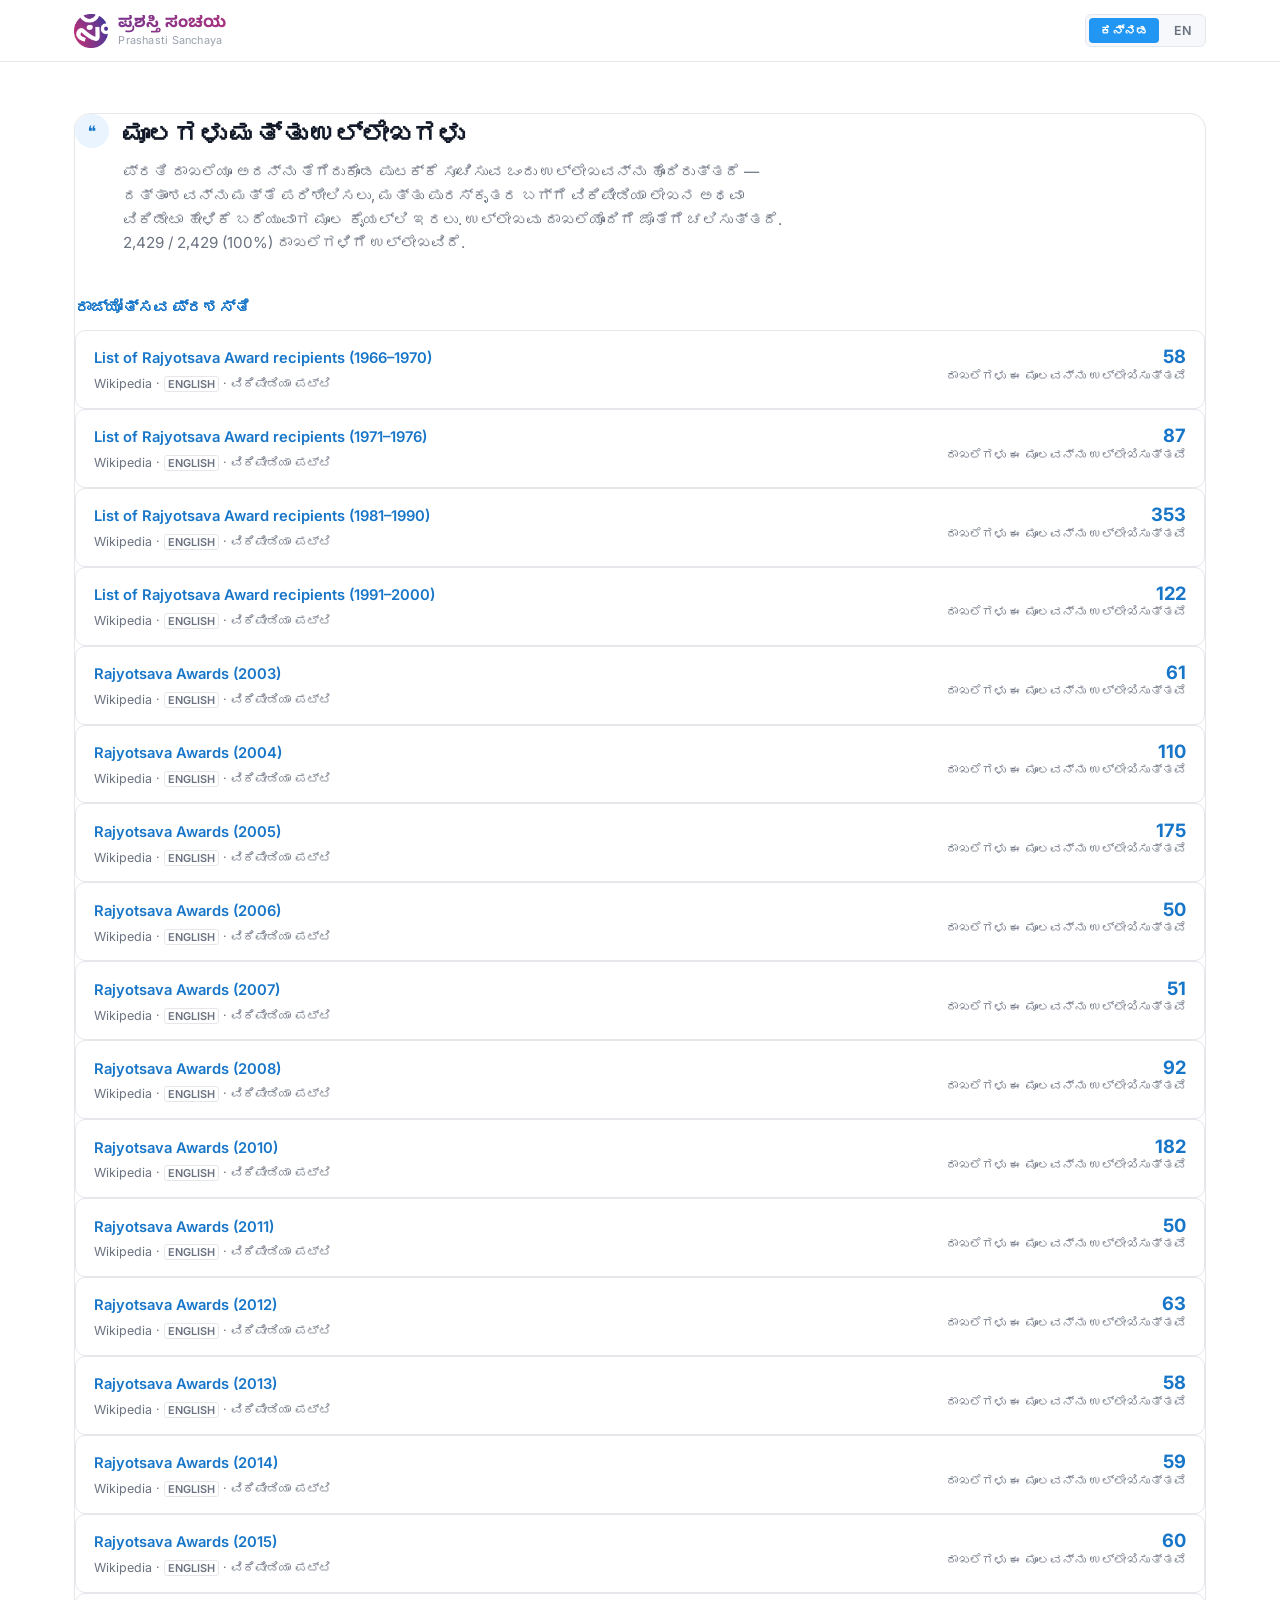
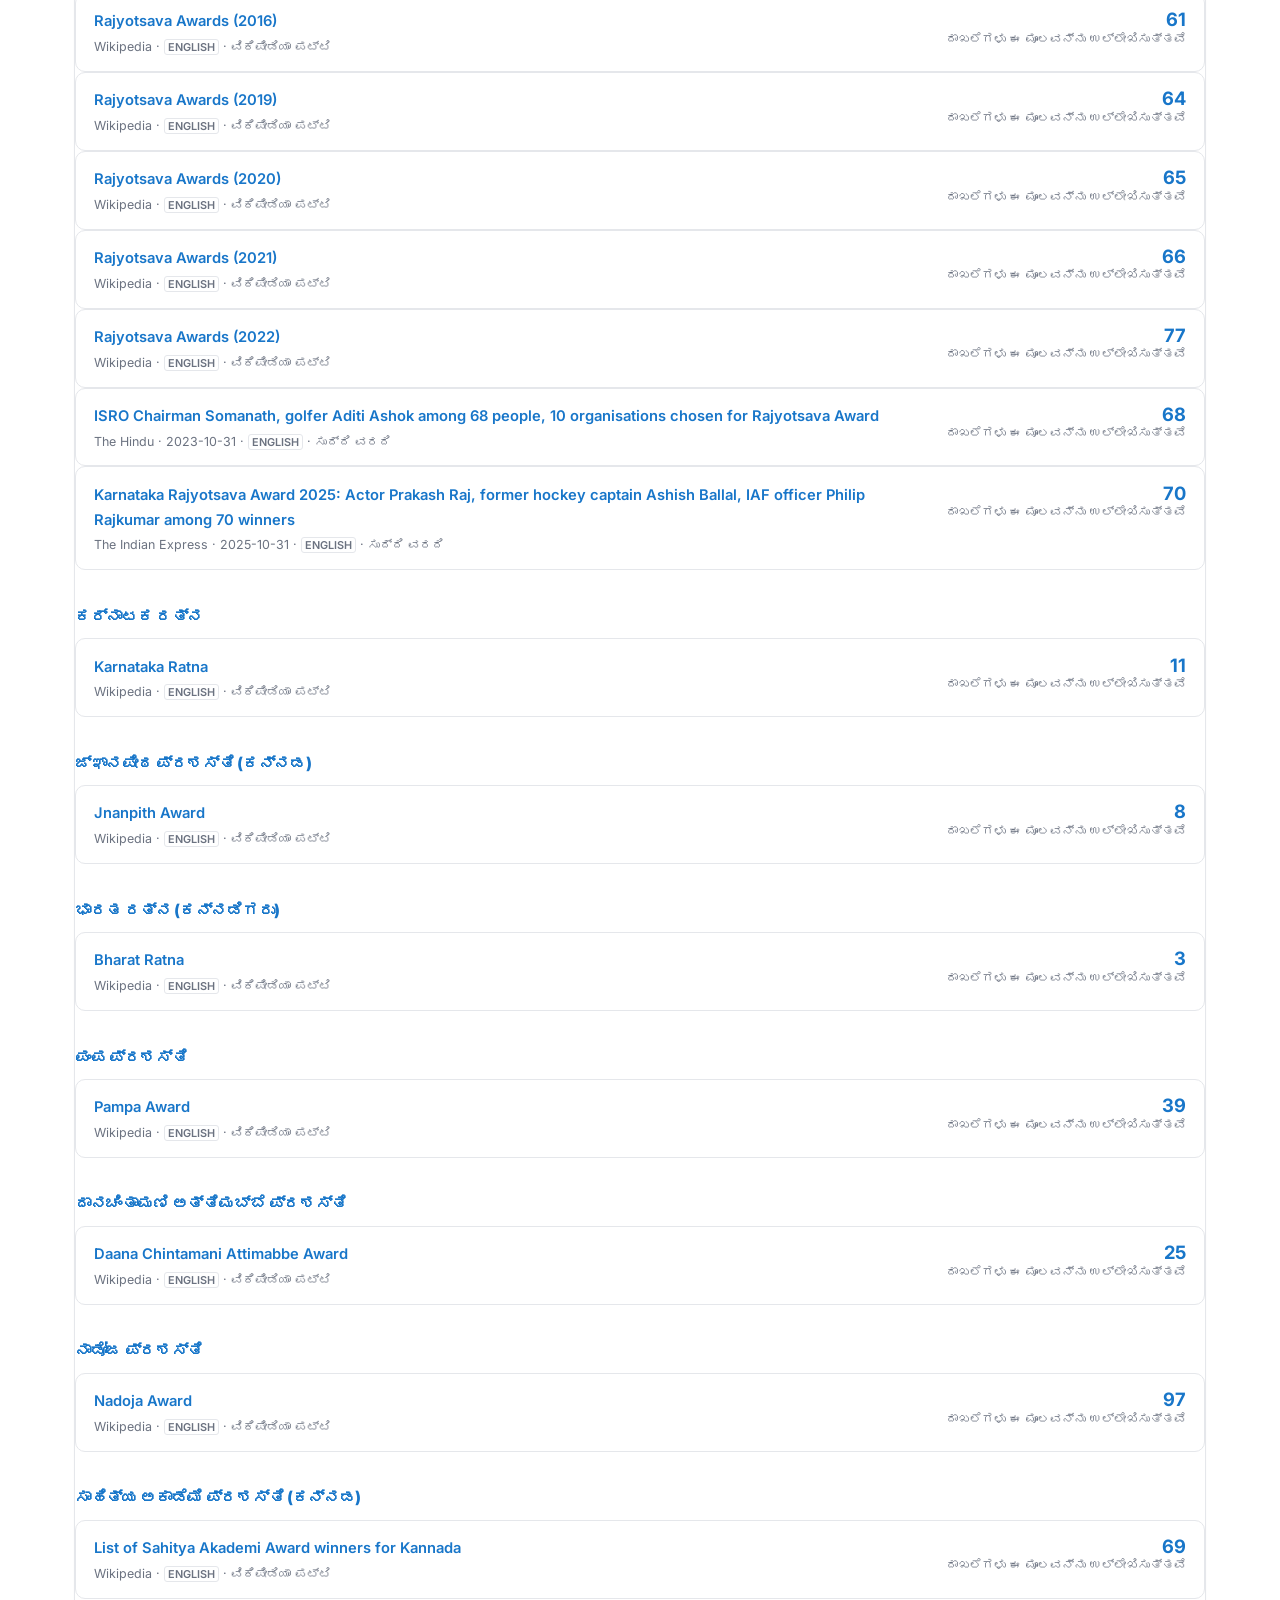
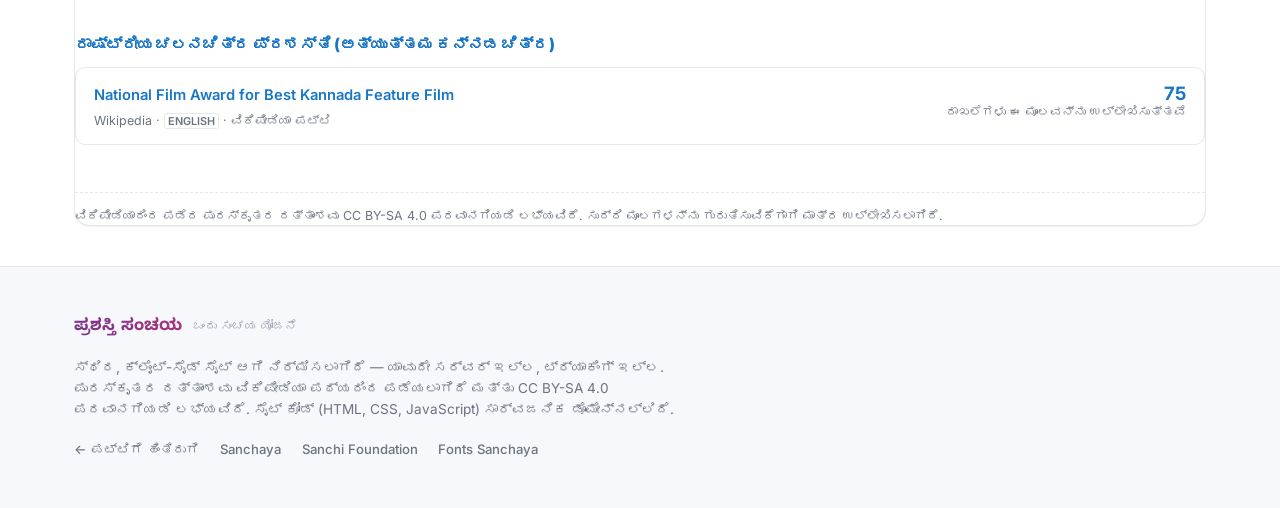
==== sources.html @ edbf3d34 "Add citations for all awards, standalone sources page, and activate all awards - data/sources.json: " ====
<!DOCTYPE html>
<html lang="kn">
<head>
<meta charset="UTF-8">
<meta name="viewport" content="width=device-width, initial-scale=1.0">
<title>ಮೂಲಗಳು ಮತ್ತು ಉಲ್ಲೇಖಗಳು · Sources &amp; citations — Prashasti Sanchaya</title>
<meta name="description" content="Where every Prashasti Sanchaya record was sourced — Wikipedia pages and news reports, with citations.">
<link rel="icon" type="image/png" href="img/favicon-32x32.png">
<link rel="icon" type="image/png" sizes="192x192" href="img/android-chrome-192x192.png">
<link rel="preconnect" href="https://fonts.googleapis.com">
<link rel="preconnect" href="https://fonts.gstatic.com" crossorigin>
<link href="https://fonts.googleapis.com/css2?family=Inter:wght@400;500;600;700;800&family=IBM+Plex+Mono:wght@400;500&family=Noto+Sans+Kannada:wght@400;500;700&display=swap" rel="stylesheet">
<link rel="stylesheet" href="css/style.css">
</head>
<body>

<nav class="topnav">
  <div class="topnav-inner">
    <a class="brand" href="index.html">
      <img class="brand-logo" src="img/logo.png" alt="Sanchaya">
      <span class="brand-text">
        <span class="brand-kn">ಪ್ರಶಸ್ತಿ ಸಂಚಯ</span>
        <span class="brand-en">Prashasti Sanchaya</span>
      </span>
    </a>

    <div class="topnav-right">
      <div class="lang-switch">
        <button class="lang-btn" data-lang="kn">ಕನ್ನಡ</button>
        <button class="lang-btn" data-lang="en">EN</button>
      </div>
    </div>
  </div>
</nav>

<main class="sources-page">
  <section class="card references-card">
    <div class="section-head">
      <span class="section-icon" aria-hidden="true">❝</span>
      <div>
        <h1 data-i18n="ref_title">Sources &amp; citations</h1>
        <p id="ref-desc"></p>
      </div>
    </div>
    <div class="reference-list" id="reference-list"></div>
  </section>
</main>

<footer class="site-footer">
  <div class="site-footer-inner">
    <div class="footer-brand">
      <span class="brand-kn">ಪ್ರಶಸ್ತಿ ಸಂಚಯ</span>
      <span class="footer-tagline" data-i18n="footer_tagline">A Sanchaya project</span>
    </div>
    <p data-i18n="footer_desc">Built as a static, client-side site.</p>
    <div class="footer-links">
      <a href="index.html" data-i18n="nav_back">← Back to the roll</a>
      <a href="https://sanchaya.org" target="_blank" rel="noopener">Sanchaya</a>
      <a href="https://sanchifoundation.org" target="_blank" rel="noopener">Sanchi Foundation</a>
      <a href="https://fonts.sanchaya.net" target="_blank" rel="noopener">Fonts Sanchaya</a>
    </div>
  </div>
</footer>

<script src="js/i18n.js"></script>
<script src="js/sources.js"></script>
</body>
</html>
---- css/style.css ----
/* ===== Design tokens — matched to the Sanchaya family (fonts.sanchaya.net) =====
   Light background, purple/magenta wordmark, Material-blue accent, pill buttons, card grid.
*/
:root{
  --bg: #ffffff;
  --bg-alt: #f7f8fb;
  --card: #ffffff;
  --border: #e5e7eb;
  --border-soft: #eef0f3;
  --text: #111827;
  --text-dim: #6b7280;
  --text-faint: #9aa1ad;

  --blue: #2196f3;
  --blue-dark: #1876c9;
  --blue-tint: #eaf4fe;

  --purple: #7a368d;
  --magenta: #a83480;

  --green-bg: #dcfce7;
  --green-text: #16803c;
  --red-bg: #fde8e8;
  --red-text: #b0242f;

  --radius-sm: 6px;
  --radius: 10px;
  --radius-lg: 16px;
  --radius-pill: 999px;
  --max: 1180px;

  --shadow-sm: 0 1px 2px rgba(17,24,39,0.04), 0 1px 1px rgba(17,24,39,0.03);
  --shadow-md: 0 4px 14px rgba(17,24,39,0.06);
}

*{ box-sizing: border-box; }
html{ scroll-behavior: smooth; }

body{
  margin:0;
  background: var(--bg);
  color: var(--text);
  font-family: 'Inter', system-ui, sans-serif;
  font-size: 16px;
  line-height: 1.55;
  -webkit-font-smoothing: antialiased;
}

::selection{ background: var(--blue-tint); color: var(--blue-dark); }

a{ color: var(--blue-dark); text-decoration: none; }
a:hover{ text-decoration: underline; }

h1,h2,h3{
  font-family: 'Inter', system-ui, sans-serif;
  font-weight: 800;
  letter-spacing: -0.02em;
  margin: 0;
  color: var(--text);
}

.brand-kn{ font-family: 'Noto Sans Kannada', 'Inter', sans-serif; }

code{
  font-family: 'IBM Plex Mono', monospace;
  background: var(--blue-tint);
  color: var(--blue-dark);
  padding: 0.1em 0.45em;
  border-radius: 4px;
  font-size: 0.88em;
}

/* ===== Top nav ===== */
.topnav{
  border-bottom: 1px solid var(--border);
  background: rgba(255,255,255,0.9);
  backdrop-filter: blur(8px);
  position: sticky; top: 0; z-index: 50;
}
.topnav-inner{
  max-width: var(--max);
  margin: 0 auto;
  padding: 0.85rem 1.5rem;
  display: flex;
  align-items: center;
  justify-content: space-between;
  gap: 1rem;
}
.brand{
  display: flex;
  align-items: center;
  gap: 0.65rem;
  color: var(--text);
}
.brand:hover{ text-decoration: none; }
.brand-mark{
  display: inline-flex;
  align-items: center;
  justify-content: center;
  width: 34px; height: 34px;
  border-radius: 50%;
  background: linear-gradient(135deg, var(--purple), var(--magenta));
  color: #fff;
  font-size: 0.95rem;
  font-weight: 700;
  flex-shrink: 0;
}
.brand-logo{
  width: 34px; height: 34px;
  object-fit: contain;
  flex-shrink: 0;
}
.brand-text{ display: flex; flex-direction: column; line-height: 1.15; }
.brand-kn{
  font-weight: 700;
  font-size: 1.05rem;
  background: linear-gradient(90deg, var(--purple), var(--magenta));
  -webkit-background-clip: text;
  background-clip: text;
  color: transparent;
}
.brand-en{ font-size: 0.68rem; color: var(--text-faint); letter-spacing: 0.02em; }

.topnav-links{ display: flex; align-items: center; gap: 1.4rem; flex-wrap: wrap; }
.topnav-links a{
  font-size: 0.88rem;
  font-weight: 500;
  color: var(--text-dim);
}
.topnav-links a:hover{ color: var(--blue-dark); text-decoration: none; }
.topnav-external{ color: var(--text-faint) !important; }
.topnav-admin{
  color: var(--text-faint) !important;
  border: 1px solid var(--border);
  border-radius: var(--radius-pill);
  padding: 0.28rem 0.85rem;
  font-size: 0.78rem !important;
}
.topnav-admin:hover{ color: var(--purple) !important; border-color: var(--purple); }

.topnav-sources{
  font-size: 0.82rem;
  font-weight: 600;
  color: var(--blue-dark);
  border: 1px solid var(--border);
  border-radius: var(--radius-pill);
  padding: 0.32rem 0.9rem;
}
.topnav-sources:hover{ color: var(--purple); border-color: var(--purple); text-decoration: none; }

.topnav-center{ flex: 1; display: flex; justify-content: center; }
.topnav-right{ display: flex; align-items: center; gap: 1.6rem; }

/* Award switcher */
.award-switcher{ position: relative; }
.award-switcher-btn{
  display: flex; align-items: center; gap: 0.5rem;
  background: var(--bg-alt);
  border: 1px solid var(--border);
  border-radius: var(--radius-pill);
  padding: 0.45rem 1rem;
  font-family: 'Inter', sans-serif;
  font-size: 0.85rem;
  font-weight: 500;
  color: var(--text);
  cursor: pointer;
}
.award-switcher-btn:hover{ border-color: var(--blue); }
.award-switcher-btn .chev{ color: var(--text-faint); font-size: 0.7rem; }
.award-switcher-menu{
  display: none;
  position: absolute; top: calc(100% + 8px); left: 50%; transform: translateX(-50%);
  background: var(--card);
  border: 1px solid var(--border);
  border-radius: var(--radius);
  box-shadow: var(--shadow-md);
  list-style: none;
  margin: 0; padding: 0.4rem;
  min-width: 260px;
  z-index: 60;
}
.award-switcher-menu.open{ display: block; }
.award-switcher-menu li{
  display: flex; align-items: center; justify-content: space-between; gap: 0.6rem;
  padding: 0.55rem 0.7rem;
  border-radius: var(--radius-sm);
  font-size: 0.85rem;
  cursor: default;
}
.award-switcher-menu li.is-active-award{
  color: var(--text); font-weight: 600; background: var(--blue-tint);
}
.award-switcher-menu li.is-active-award:hover{ background: #d9ecfd; cursor: pointer; }
.award-switcher-menu li.is-selected{ background: var(--blue); color: #fff; }
.award-switcher-menu li.is-planned{ color: var(--text-faint); }
.award-switcher-menu .award-soon{
  font-family: 'IBM Plex Mono', monospace;
  font-size: 0.63rem;
  background: var(--bg-alt);
  border: 1px solid var(--border);
  border-radius: var(--radius-pill);
  padding: 0.15em 0.55em;
  white-space: nowrap;
}

/* Language switch */
.lang-switch{
  display: flex; gap: 0.2rem;
  background: var(--bg-alt);
  border: 1px solid var(--border);
  border-radius: 6px;
  padding: 0.2rem;
}
.lang-btn{
  border: none; background: transparent; cursor: pointer;
  font-family: 'Inter', sans-serif;
  font-size: 0.78rem; font-weight: 600;
  color: var(--text-dim);
  padding: 0.3rem 0.7rem;
  border-radius: 4px;
}
.lang-btn.active{ background: var(--blue); color: #fff; }

.eyebrow{
  font-family: 'IBM Plex Mono', monospace;
  text-transform: uppercase;
  letter-spacing: 0.1em;
  font-size: 0.72rem;
  color: var(--purple);
  font-weight: 500;
}
/* ===== Award head (eyebrow + title + desc + stats, below the selected award chip) ===== */
.award-head{
  max-width: var(--max);
  margin: 0 auto;
  padding: 1.9rem 1.5rem 0.6rem;
  display: flex;
  align-items: flex-end;
  justify-content: space-between;
  gap: 2.4rem;
}
.award-head-main{ flex: 1 1 auto; min-width: 0; }
.award-head .eyebrow{ margin: 0 0 0.8rem; }
.award-head h1{
  font-size: clamp(1.7rem, 3.4vw, 2.5rem);
  line-height: 1.1;
  max-width: 26ch;
}
.award-head .hero-desc{
  max-width: 720px;
  margin: 0.9rem 0 0;
  color: var(--text-dim);
  font-size: 0.97rem;
}

.hero-search{
  display: flex;
  gap: 0.6rem;
  max-width: 560px;
  margin: 2rem 0 0;
}
.hero-search input{
  flex: 1;
  background: var(--card);
  border: 1px solid var(--border);
  border-radius: var(--radius-pill);
  padding: 0.8rem 1.2rem;
  font-family: 'Inter', sans-serif;
  font-size: 0.95rem;
  box-shadow: var(--shadow-sm);
}
.hero-search input:focus{ outline: none; border-color: var(--blue); }

.stat-row{
  display: grid;
  grid-template-columns: repeat(2, minmax(0, auto));
  gap: 1rem 2.2rem;
  align-self: flex-end;
  flex-shrink: 0;
}
.stat{ display: flex; flex-direction: column; gap: 0.2rem; }
.stat-num{
  font-size: 1.55rem;
  font-weight: 800;
  letter-spacing: -0.02em;
  color: var(--text);
  font-variant-numeric: tabular-nums;
}
.stat-label{
  font-size: 0.78rem;
  color: var(--text-dim);
  max-width: 14ch;
}

/* ===== Award chips ===== */
.chips-wrap{
  background: var(--card);
  border-bottom: 1px solid var(--border);
  position: sticky;
  top: 0;
  z-index: 30;
  box-shadow: var(--shadow-sm);
}
.award-chips{
  max-width: var(--max);
  margin: 0 auto;
  padding: 0.7rem 1.5rem;
  display: flex;
  gap: 0.5rem;
  overflow-x: auto;
  scrollbar-width: thin;
}
.chip{
  flex-shrink: 0;
  border: 1px solid transparent;
  background: transparent;
  color: var(--text-dim);
  font-family: 'Inter', sans-serif;
  font-size: 0.85rem;
  font-weight: 600;
  padding: 0.5rem 1rem;
  border-radius: 6px;
  cursor: pointer;
  white-space: nowrap;
  transition: color 0.15s ease, background 0.15s ease, border-color 0.15s ease;
}
.chip:hover{ color: var(--blue-dark); background: var(--bg-alt); }
.chip.is-active{
  background: var(--blue);
  border-color: var(--blue);
  color: #fff;
}

/* ===== Home grid: map + timeline beside the recipients list ===== */
main{ max-width: var(--max); margin: 0 auto; padding: 0 1.5rem; }
.home-grid{
  display: grid;
  grid-template-columns: 1fr 420px;
  gap: 1.6rem;
  align-items: start;
  padding: 2.2rem 0 3rem;
}
.map-col{ display: flex; flex-direction: column; gap: 1.6rem; min-width: 0; }
.list-col{ position: sticky; top: 74px; min-width: 0; }

/* ===== Sections ===== */
.section{ padding: 3.5rem 0; border-bottom: 1px solid var(--border-soft); }
.section-head{
  display: flex;
  gap: 0.9rem;
  align-items: flex-start;
  margin-bottom: 1.6rem;
}
.section-icon{
  flex-shrink: 0;
  width: 34px; height: 34px;
  display: flex; align-items: center; justify-content: center;
  border-radius: 50%;
  background: var(--blue-tint);
  color: var(--blue-dark);
  font-size: 1rem;
}
.section-head h2{ font-size: 1.5rem; margin-bottom: 0.4rem; }
.section-head p{ color: var(--text-dim); max-width: 66ch; font-size: 0.95rem; }

/* ===== Card ===== */
.card{
  background: var(--card);
  border: 1px solid var(--border);
  border-radius: var(--radius-lg);
  box-shadow: var(--shadow-sm);
}

/* ===== Timeline ===== */
.timeline-card{ padding: 1.6rem 1.6rem 1.2rem; }
.timeline-wrap{ overflow-x: auto; padding-bottom: 0.5rem; }
.timeline{
  display: flex;
  align-items: flex-end;
  gap: 3px;
  min-width: 100%;
  height: 160px;
  border-bottom: 2px solid var(--blue);
  padding: 0 0.25rem;
}
.tl-bar{
  flex: 1 0 14px;
  min-width: 14px;
  display: flex;
  flex-direction: column;
  align-items: center;
  justify-content: flex-end;
  height: 100%;
  cursor: pointer;
}
.tl-fill{
  width: 100%;
  background: linear-gradient(to top, var(--blue), #64b8f7);
  border-radius: 3px 3px 0 0;
  transition: transform 0.15s ease, background 0.15s ease;
  transform-origin: bottom;
}
.tl-bar.gap .tl-fill{ background: transparent; border: 1px dashed var(--border); height: 6px !important; }
.tl-bar.thin .tl-fill{ background: linear-gradient(to top, var(--magenta), #cf6ab0); }
.tl-bar:hover .tl-fill, .tl-bar.active .tl-fill{ transform: scaleX(1.15); }
.tl-bar.active .tl-fill{ background: linear-gradient(to top, var(--purple), var(--blue)); }
.tl-year{
  font-family: 'IBM Plex Mono', monospace;
  font-size: 0.6rem;
  color: var(--text-faint);
  margin-top: 6px;
  writing-mode: vertical-rl;
  transform: rotate(180deg);
  white-space: nowrap;
}
.tl-bar:hover .tl-year, .tl-bar.active .tl-year{ color: var(--blue-dark); }

.timeline-legend{
  display: flex; gap: 1.5rem; flex-wrap: wrap;
  margin-top: 1.1rem;
  padding-top: 1rem;
  border-top: 1px solid var(--border-soft);
  font-size: 0.8rem;
  color: var(--text-dim);
}
.timeline-legend span{ display: flex; align-items: center; gap: 0.5rem; }
.dot{ width: 9px; height: 9px; border-radius: 50%; display: inline-block; }
.dot-full{ background: var(--blue); }
.dot-gap{ border: 1px dashed var(--text-faint); }
.dot-thin{ background: var(--magenta); }

/* ===== Map ===== */
.map-card{ padding: 1.6rem 1.6rem 1.1rem; overflow: hidden; }
.map-head{ margin-bottom: 1rem; }
.section-head .map-award-note{
  font-size: 0.8rem;
  color: var(--text-dim);
  font-family: 'IBM Plex Mono', monospace;
}
.map-frame{ position: relative; }
#karnataka-map{
  height: 560px;
  width: 100%;
  border-radius: calc(var(--radius-lg) - 4px);
  background: var(--bg-alt);
}
.map-empty{
  position: absolute;
  inset: 0;
  z-index: 1000;
  display: flex;
  align-items: center;
  justify-content: center;
  padding: 2.5rem 3.5rem;
  text-align: center;
  background: var(--bg-alt);
  border-radius: calc(var(--radius-lg) - 4px);
  color: var(--text-dim);
  font-size: 0.92rem;
  line-height: 1.6;
}
.map-footnote{
  margin-top: 0.8rem;
  font-size: 0.78rem;
  color: var(--text-faint);
}
.district-tooltip{ font-family: 'Inter', sans-serif; font-size: 0.82rem; }
.district-tooltip strong{ color: var(--blue-dark); }
.leaflet-container{ font-family: 'Inter', sans-serif; }
.leaflet-popup-content-wrapper{
  border: 1px solid var(--border); border-radius: var(--radius-sm);
}
.leaflet-bar a{ color: var(--text) !important; }

/* Map legend */
.map-card{ position: relative; }
#map-legend{
  position: absolute;
  left: 1.1rem; bottom: 1.1rem;
  display: flex;
  align-items: center;
  gap: 0.5rem;
  background: rgba(255,255,255,0.92);
  border: 1px solid var(--border);
  border-radius: var(--radius);
  padding: 0.5rem 0.7rem;
  font-size: 0.72rem;
  color: var(--text-dim);
  box-shadow: var(--shadow-sm);
  z-index: 10;
}
#map-legend .legend-title{
  font-weight: 600;
  color: var(--text);
  margin-right: 0.2rem;
  white-space: nowrap;
}
#map-legend .legend-label{
  font-family: 'IBM Plex Mono', monospace;
  font-size: 0.68rem;
}
#map-legend .legend-ramp{
  display: flex;
  border-radius: 3px;
  overflow: hidden;
}
#map-legend .legend-swatch{ width: 14px; height: 10px; display: block; }
#map-legend .legend-sep{ width: 1px; height: 14px; background: var(--border); margin: 0 0.2rem; }
#map-legend .legend-dot{ width: 9px; height: 9px; border-radius: 50%; display: block; }
#map-legend .legend-key{ white-space: nowrap; }

/* ===== Admin view ===== */
#admin-view{ display: none; }
body.admin-mode #public-view{ display: none; }
body.admin-mode #admin-view{ display: block; }

.admin-head{
  display: flex;
  align-items: flex-end;
  justify-content: space-between;
  gap: 1.5rem;
  flex-wrap: wrap;
  padding: 3rem 0 0.5rem;
}
.admin-head h1{ font-size: 1.9rem; }
.admin-head p{ color: var(--text-dim); max-width: 60ch; font-size: 0.95rem; }
.admin-back{ white-space: nowrap; }

.admin-nav{
  display: flex;
  flex-wrap: wrap;
  gap: 0.5rem;
  margin: 1.6rem 0 0.5rem;
  padding-bottom: 1.2rem;
  border-bottom: 1px solid var(--border);
}
.admin-nav a{
  font-size: 0.85rem;
  font-weight: 500;
  color: var(--text-dim);
  border: 1px solid var(--border);
  border-radius: 6px;
  padding: 0.4rem 1rem;
}
.admin-nav a:hover{ color: var(--blue-dark); border-color: var(--blue); text-decoration: none; }

/* ===== Controls / filters ===== */
.controls{
  display: flex;
  gap: 0.7rem;
  flex-wrap: wrap;
  margin-top: 0.5rem;
}
input[type="search"], select{
  background: var(--card);
  border: 1px solid var(--border);
  color: var(--text);
  font-family: 'Inter', sans-serif;
  font-size: 0.9rem;
  padding: 0.65rem 1rem;
  border-radius: var(--radius-pill);
}
input[type="search"]{ flex: 1 1 260px; }
input[type="search"]:focus, select:focus{ outline: none; border-color: var(--blue); }

select{ cursor: pointer; }

.btn-ghost{
  background: var(--card);
  border: 1px solid var(--border);
  color: var(--text-dim);
  padding: 0.65rem 1.2rem;
  border-radius: var(--radius-pill);
  cursor: pointer;
  font-family: 'Inter', sans-serif;
  font-size: 0.88rem;
  font-weight: 500;
}
.btn-ghost:hover, .btn-ghost:focus-visible{ border-color: var(--blue); color: var(--blue-dark); outline: none; }

.btn-primary{
  display: inline-block;
  background: var(--blue);
  color: #fff;
  font-weight: 600;
  padding: 0.8rem 1.5rem;
  border: none;
  border-radius: var(--radius-pill);
  cursor: pointer;
  font-family: 'Inter', sans-serif;
  font-size: 0.92rem;
  text-decoration: none;
  box-shadow: var(--shadow-sm);
}
.btn-primary:hover{ background: var(--blue-dark); text-decoration: none; }

.result-count{
  margin: 1.1rem 0 0.7rem;
  font-family: 'IBM Plex Mono', monospace;
  font-size: 0.78rem;
  color: var(--text-faint);
}

/* ===== Recipient list ===== */
.browse-card{
  padding: 1.4rem 1.5rem 1.5rem;
  display: flex;
  flex-direction: column;
  max-height: calc(100vh - 96px);
}
.browse-head h2{ font-size: 1.25rem; }
.recipient-list{
  margin-top: 0.3rem;
  overflow-y: auto;
  padding-right: 0.25rem;
  flex: 1 1 auto;
  min-height: 0;
}
.recipient{
  display: grid;
  grid-template-columns: 3.4rem 1fr auto;
  gap: 0.9rem;
  align-items: baseline;
  padding: 0.8rem 0;
  border-bottom: 1px solid var(--border-soft);
}
.recipient:last-child{ border-bottom: none; }
.r-year{
  font-family: 'IBM Plex Mono', monospace;
  color: var(--blue-dark);
  font-size: 0.85rem;
  font-weight: 500;
}
.r-main{ min-width: 0; }
.r-name-row{ display: flex; flex-wrap: wrap; align-items: baseline; gap: 0.45rem; }
.r-name{ font-size: 0.97rem; color: var(--text); font-weight: 600; }
.r-name-link{ cursor: pointer; text-decoration: underline; text-decoration-color: var(--border); text-underline-offset: 3px; }
.r-name-link:hover, .r-name-link:focus-visible{ color: var(--blue-dark); text-decoration-color: currentColor; outline: none; }
.r-meta{ font-size: 0.78rem; color: var(--text-dim); margin-top: 0.15rem; }

.r-field{
  display: inline-block;
  font-size: 0.64rem;
  font-weight: 700;
  letter-spacing: 0.02em;
  line-height: 1;
  padding: 0.3em 0.7em;
  border-radius: var(--radius-pill);
  color: hsl(var(--h) 55% 30%);
  background: hsl(var(--h) 72% 92%);
  border: 1px solid hsl(var(--h) 55% 82%);
  white-space: nowrap;
  vertical-align: baseline;
}
.r-field-lg{ font-size: 0.74rem; padding: 0.35em 0.8em; }
.r-award{
  display: inline-block;
  font-size: 0.64rem;
  font-weight: 700;
  letter-spacing: 0.02em;
  line-height: 1;
  padding: 0.3em 0.7em;
  border-radius: var(--radius-pill);
  color: var(--purple);
  background: #f3eaf6;
  border: 1px solid #e2d0ea;
  white-space: nowrap;
  vertical-align: baseline;
}

.r-toggle{
  border: none;
  background: transparent;
  cursor: pointer;
  color: var(--text-faint);
  width: 26px; height: 26px;
  display: flex; align-items: center; justify-content: center;
  border-radius: 50%;
  font-size: 0.78rem;
  padding: 0;
  transition: transform 0.15s ease, color 0.15s ease, background 0.15s ease;
}
.r-toggle:hover{ color: var(--blue-dark); background: var(--blue-tint); }
.r-toggle.open{ color: var(--blue-dark); transform: rotate(180deg); }

.r-details{
  grid-column: 2 / -1;
  display: none;
  padding: 0.9rem 1rem 1.1rem;
  margin-bottom: 0.4rem;
  background: var(--bg-alt);
  border: 1px solid var(--border);
  border-radius: var(--radius);
}
.r-details.open{ display: block; }
.r-detail-loading{ color: var(--text-dim); font-size: 0.85rem; animation: rpulse 1.2s ease-in-out infinite; }
.r-detail-fallback{ color: var(--text-dim); font-size: 0.85rem; margin-bottom: 0.7rem; }
.r-detail-head{ display: flex; gap: 0.9rem; align-items: flex-start; }
.r-detail-thumb{
  width: 64px; height: 64px;
  object-fit: cover;
  border-radius: var(--radius);
  flex-shrink: 0;
  border: 1px solid var(--border);
}
.r-detail-head-main{ flex: 1; min-width: 0; }
.r-detail-name{ font-size: 1.05rem; font-weight: 700; color: var(--text); }
.r-detail-name-en{ font-size: 0.8rem; color: var(--text-dim); margin-top: 0.1rem; }
.r-detail-badges{ display: flex; flex-wrap: wrap; gap: 0.4rem; margin-top: 0.55rem; }
.r-detail-meta{ font-size: 0.78rem; color: var(--text-faint); margin-top: 0.35rem; }
.r-detail-link{
  flex-shrink: 0;
  font-size: 0.75rem;
  color: var(--blue-dark);
  font-weight: 600;
  text-decoration: none;
  margin-top: 0.3rem;
}
.r-detail-link:hover{ text-decoration: underline; }
.r-detail-intro{
  margin-top: 0.8rem;
  font-size: 0.86rem;
  line-height: 1.6;
  color: var(--text);
}
.r-detail-intro-alt{ color: var(--text-dim); font-size: 0.82rem; }
.r-detail-lang{
  display: inline-block;
  font-family: 'IBM Plex Mono', monospace;
  font-size: 0.62rem;
  color: var(--purple);
  text-transform: uppercase;
  letter-spacing: 0.05em;
  margin-right: 0.5rem;
}
@keyframes rpulse{ 50%{ opacity: 0.45; } }

/* ===== Wikipedia draft generator ===== */
.wp-card{ padding: 1.8rem; }
.wp-notability{
  background: var(--blue-tint);
  border-radius: var(--radius);
  padding: 1rem 1.2rem;
  margin-bottom: 1.5rem;
  font-size: 0.88rem;
  color: var(--text-dim);
}
.wp-notability strong{ display: block; color: var(--blue-dark); margin-bottom: 0.35rem; font-size: 0.85rem; }
.wp-notability p{ margin: 0; }

.wp-picker{ position: relative; max-width: 520px; }
.wp-picker input{
  width: 100%;
  background: var(--card);
  border: 1px solid var(--border);
  border-radius: var(--radius-pill);
  padding: 0.75rem 1.1rem;
  font-family: 'Inter', sans-serif;
  font-size: 0.92rem;
}
.wp-picker input:focus{ outline: none; border-color: var(--blue); }
.wp-suggestions{
  display: none;
  position: absolute; top: calc(100% + 6px); left: 0; right: 0;
  background: var(--card);
  border: 1px solid var(--border);
  border-radius: var(--radius);
  box-shadow: var(--shadow-md);
  list-style: none; margin: 0; padding: 0.3rem;
  z-index: 40;
  max-height: 280px; overflow-y: auto;
}
.wp-suggestions li{
  padding: 0.55rem 0.8rem;
  border-radius: var(--radius-sm);
  font-size: 0.87rem;
  cursor: pointer;
}
.wp-suggestions li:hover{ background: var(--blue-tint); color: var(--blue-dark); }

.wp-preview-wrap{ margin-top: 1.8rem; }
.wp-preview-head{
  display: flex; align-items: center; justify-content: space-between;
  flex-wrap: wrap; gap: 0.8rem;
  margin-bottom: 0.8rem;
}
.wp-selected-name{ font-weight: 600; font-size: 0.95rem; }
.wp-preview-actions{ display: flex; gap: 0.5rem; flex-wrap: wrap; }
.wp-preview-actions .btn-ghost{ padding: 0.5rem 0.9rem; font-size: 0.8rem; }
.wp-preview{
  width: 100%;
  min-height: 320px;
  background: var(--bg-alt);
  border: 1px solid var(--border);
  border-radius: var(--radius);
  padding: 1rem 1.2rem;
  font-family: 'IBM Plex Mono', monospace;
  font-size: 0.82rem;
  line-height: 1.6;
  color: var(--text);
  resize: vertical;
}
.wp-preview:focus{ outline: none; border-color: var(--blue); }
.wp-steps{
  margin-top: 1.3rem;
  padding-top: 1.2rem;
  border-top: 1px solid var(--border-soft);
}
.wp-steps strong{ display: block; font-size: 0.9rem; margin-bottom: 0.6rem; }

.load-more{ margin-top: 1.5rem; display: block; margin-left: auto; margin-right: auto; }

/* ===== Wikidata section ===== */
.wikidata-section .section-head p{ max-width: 78ch; }
.wikidata-panel{
  display: grid;
  grid-template-columns: 1fr 1fr;
  gap: 1.5rem;
}
.wikidata-panel-col{ padding: 1.8rem; }
.wikidata-panel-col h3{ font-size: 1.05rem; margin-bottom: 0.9rem; }
.check-list, .step-list{ padding-left: 1.2rem; color: var(--text-dim); font-size: 0.92rem; }
.check-list li, .step-list li{ margin-bottom: 0.7rem; }

/* ===== Provenance ===== */
.provenance-grid{
  display: grid;
  grid-template-columns: repeat(auto-fit, minmax(220px, 1fr));
  gap: 1rem;
}
.prov-cell{
  background: var(--card);
  border: 1px solid var(--border);
  border-radius: var(--radius);
  padding: 1.2rem 1.3rem;
}
.prov-cell .prov-range{
  font-family: 'IBM Plex Mono', monospace;
  font-size: 0.72rem;
  color: var(--blue-dark);
  font-weight: 500;
}
.prov-cell .prov-note{
  font-size: 0.85rem;
  color: var(--text-dim);
  margin-top: 0.4rem;
}

/* ===== Sources & citations ===== */
.sources-page{
  max-width: var(--max);
  margin: 0 auto;
  padding: 1.6rem 1.5rem 2.5rem;
}
.sources-page .section-head h1{ font-size: 1.6rem; margin-bottom: 0.4rem; }
.ref-group{ margin-bottom: 1.4rem; }
.ref-group-title{
  font-size: 1rem;
  color: var(--blue-dark);
  margin: 0 0 0.6rem;
}
.references-card{ margin-top: 1.6rem; grid-column: 1 / -1; }
.references-card .section-head p{ margin-top: 0.4rem; }
.reference-list{ display: flex; flex-direction: column; gap: 0.7rem; }
.reference-item{
  display: flex;
  align-items: baseline;
  justify-content: space-between;
  gap: 1rem;
  background: var(--card);
  border: 1px solid var(--border);
  border-radius: var(--radius);
  padding: 0.9rem 1.1rem;
}
.reference-title{
  font-weight: 600;
  font-size: 0.92rem;
  color: var(--blue-dark);
  text-decoration: none;
}
.reference-title:hover{ text-decoration: underline; }
.reference-meta{
  font-size: 0.78rem;
  color: var(--text-dim);
  margin-top: 0.25rem;
}
.reference-lang{
  font-weight: 600;
  text-transform: uppercase;
  font-size: 0.68rem;
  color: var(--text-dim);
  border: 1px solid var(--border);
  border-radius: 3px;
  padding: 0 0.3em;
}
.reference-count{
  text-align: right;
  flex-shrink: 0;
  font-size: 0.78rem;
  color: var(--text-dim);
}
.reference-count strong{
  display: block;
  font-size: 1.15rem;
  line-height: 1;
  color: var(--blue-dark);
}
.ref-empty{ font-size: 0.85rem; color: var(--text-dim); }
.ref-license{
  margin-top: 0.8rem;
  font-size: 0.78rem;
  color: var(--text-dim);
  padding-top: 0.8rem;
  border-top: 1px dashed var(--border);
}
@media (max-width: 560px){
  .reference-item{ flex-direction: column; gap: 0.4rem; }
  .reference-count{ text-align: left; }
}

/* ===== Representation & completeness ===== */
.rep-card{ padding: 1.8rem; margin-bottom: 1.2rem; }
.rep-card h3{ font-size: 1.05rem; margin-bottom: 1.1rem; }
.rep-note{ font-size: 0.85rem; color: var(--text-dim); margin: 0.9rem 0 0; }

.rep-bars{ display: flex; flex-direction: column; gap: 0.9rem; }
.rep-bar-row{ display: grid; grid-template-columns: 11rem 1fr 3.5rem; gap: 0.8rem; align-items: center; }
.rep-bar-label{ font-size: 0.85rem; color: var(--text); }
.rep-bar-track{ background: var(--bg-alt); border-radius: var(--radius-pill); height: 10px; overflow: hidden; }
.rep-bar-fill{ height: 100%; background: linear-gradient(90deg, var(--blue), #64b8f7); border-radius: var(--radius-pill); }
.rep-bar-pct{ font-family: 'IBM Plex Mono', monospace; font-size: 0.8rem; color: var(--text-dim); text-align: right; }

.rep-gender-chart{
  display: flex; align-items: flex-end; gap: 10px;
  height: 140px;
  border-bottom: 2px solid var(--border);
  margin-top: 0.5rem;
}
.rg-col{ flex: 1; display: flex; flex-direction: column; align-items: center; justify-content: flex-end; height: 100%; }
.rg-stack{ width: 60%; max-width: 34px; display: flex; flex-direction: column-reverse; border-radius: 3px 3px 0 0; overflow: hidden; }
.rg-male{ background: var(--blue); }
.rg-female{ background: var(--magenta); }
.rg-other{ background: var(--purple); }
.rg-pct{ font-family: 'IBM Plex Mono', monospace; font-size: 0.68rem; color: var(--text-dim); margin-top: 6px; }
.rg-label{ font-family: 'IBM Plex Mono', monospace; font-size: 0.62rem; color: var(--text-faint); margin-top: 3px; }

.rep-lowest-list{ display: flex; flex-wrap: wrap; gap: 0.6rem; margin-top: 0.5rem; }
.rep-lowest-pill{
  background: var(--bg-alt);
  border: 1px solid var(--border);
  border-radius: var(--radius-pill);
  padding: 0.4rem 0.9rem;
  font-size: 0.82rem;
  color: var(--text-dim);
}
.rep-lowest-pill strong{ color: var(--text); font-weight: 600; }

/* ===== Footer ===== */
.site-footer{ background: var(--bg-alt); border-top: 1px solid var(--border); }
.site-footer-inner{
  max-width: var(--max);
  margin: 0 auto;
  padding: 3rem 1.5rem;
}
.footer-brand{ display: flex; align-items: baseline; gap: 0.7rem; margin-bottom: 1rem; }
.footer-brand .brand-kn{
  font-weight: 700; font-size: 1.05rem;
  background: linear-gradient(90deg, var(--purple), var(--magenta));
  -webkit-background-clip: text; background-clip: text; color: transparent;
}
.footer-tagline{ font-size: 0.78rem; color: var(--text-faint); }
.site-footer p{ color: var(--text-dim); font-size: 0.85rem; max-width: 70ch; margin: 0 0 1.2rem; }
.footer-links{ display: flex; gap: 1.3rem; }
.footer-links a{ font-size: 0.82rem; color: var(--text-dim); font-weight: 500; }
.footer-links a:hover{ color: var(--blue-dark); }

@media (max-width: 1000px){
  .home-grid{ grid-template-columns: 1fr; }
  .list-col{ position: static; }
  .browse-card{ max-height: none; }
  .recipient-list{ overflow-y: visible; max-height: none; }
  .award-head{ flex-direction: column; align-items: flex-start; gap: 1.2rem; }
}

@media (max-width: 720px){
  .topnav-links{ display: none; }
  .topnav-center{ display: none; }
  .wikidata-panel{ grid-template-columns: 1fr; }
  .recipient{ grid-template-columns: 3.2rem 1fr auto; }
  .hero-search{ flex-direction: column; }
  .wp-preview-head{ flex-direction: column; align-items: flex-start; }
  #map-legend{ left: 0.6rem; bottom: 0.6rem; }
  #karnataka-map{ height: 420px; }
  .home-grid{ padding-top: 1.4rem; }
  .award-head{ padding-top: 1.4rem; }
}

@media (prefers-reduced-motion: reduce){
  html{ scroll-behavior: auto; }
  .tl-fill{ transition: none; }
}
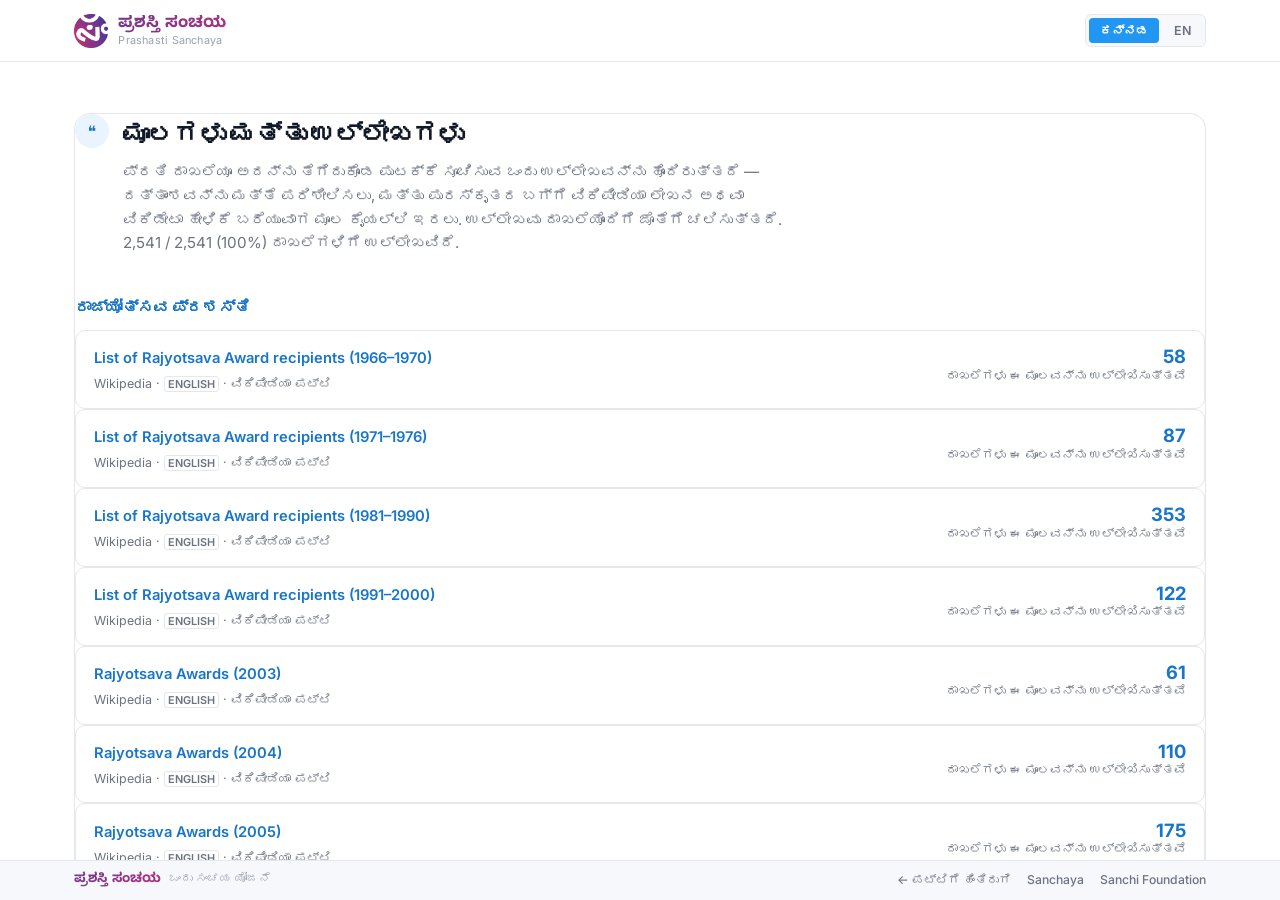
==== commit 7956fe2f: "Full Kannada field coverage, layout polish, footer tweaks - Merged ~11 exact-duplicate field values " ====
--- a/sources.html
+++ b/sources.html
@@ -57,7 +57,6 @@
       <a href="index.html" data-i18n="nav_back">← Back to the roll</a>
       <a href="https://sanchaya.org" target="_blank" rel="noopener">Sanchaya</a>
       <a href="https://sanchifoundation.org" target="_blank" rel="noopener">Sanchi Foundation</a>
-      <a href="https://fonts.sanchaya.net" target="_blank" rel="noopener">Fonts Sanchaya</a>
     </div>
   </div>
 </footer>
--- a/css/style.css
+++ b/css/style.css
@@ -292,46 +292,158 @@
   max-width: 14ch;
 }
 
-/* ===== Award chips ===== */
-.chips-wrap{
-  background: var(--card);
-  border-bottom: 1px solid var(--border);
-  position: sticky;
-  top: 0;
-  z-index: 30;
-  box-shadow: var(--shadow-sm);
-}
-.award-chips{
-  max-width: var(--max);
-  margin: 0 auto;
-  padding: 0.7rem 1.5rem;
-  display: flex;
+/* Row under the title: stats on the left, the search/field/year filters on
+   the right — keeps the filter controls close at hand without eating
+   vertical space from the recipient list below. */
+.award-head-bottom{
+  width: 100%;
+  display: flex;
+  align-items: center;
+  justify-content: space-between;
+  flex-wrap: wrap;
+  gap: 0.8rem 1.6rem;
+}
+.award-head-bottom .controls{ flex: 1 1 320px; max-width: 640px; margin-top: 0; justify-content: flex-end; }
+
+/* ===== Award nav (grouped dropdown menu) ===== */
+.award-nav{
+  grid-column: 1 / -1;
+  display: flex;
+  align-items: center;
+  flex-wrap: wrap;
   gap: 0.5rem;
-  overflow-x: auto;
-  scrollbar-width: thin;
-}
-.chip{
-  flex-shrink: 0;
-  border: 1px solid transparent;
+  padding: 0.35rem 0.4rem 0.5rem;
+  border-bottom: 1px solid var(--border-soft);
+  position: relative;
+  z-index: 5;
+}
+.award-nav-list{
+  display: flex;
+  align-items: stretch;
+  flex-wrap: wrap;
+  gap: 0.5rem;
+}
+.award-nav-item{
+  text-align: left;
+  border: 1px solid var(--border);
   background: transparent;
   color: var(--text-dim);
   font-family: 'Inter', sans-serif;
-  font-size: 0.85rem;
-  font-weight: 600;
-  padding: 0.5rem 1rem;
-  border-radius: 6px;
+  font-size: 0.82rem;
+  font-weight: 500;
+  padding: 0.4rem 0.9rem;
+  border-radius: var(--radius-pill);
   cursor: pointer;
   white-space: nowrap;
+  flex-shrink: 0;
+  line-height: 1.35;
   transition: color 0.15s ease, background 0.15s ease, border-color 0.15s ease;
 }
-.chip:hover{ color: var(--blue-dark); background: var(--bg-alt); }
-.chip.is-active{
+.award-nav-item:hover{
+  color: var(--blue-dark);
+  border-color: var(--blue-light, var(--border));
+  background: var(--bg-alt);
+}
+.award-nav-item.is-active{
   background: var(--blue);
   border-color: var(--blue);
   color: #fff;
-}
-
-/* ===== Home grid: map + timeline beside the recipients list ===== */
+  font-weight: 600;
+}
+.award-nav-item.is-active:hover{
+  background: var(--blue);
+  color: #fff;
+}
+.award-nav-all{
+  font-weight: 600;
+  border-color: var(--border);
+}
+.award-nav-group{
+  position: relative;
+}
+.award-nav-group > .award-nav-item{
+  display: inline-flex;
+  align-items: center;
+  gap: 0.35rem;
+}
+.award-nav-group > .award-nav-item .nav-caret{
+  width: 0; height: 0;
+  border-left: 4px solid transparent;
+  border-right: 4px solid transparent;
+  border-top: 5px solid currentColor;
+  transition: transform 0.15s ease;
+}
+.award-nav-group.open > .award-nav-item .nav-caret{
+  transform: rotate(180deg);
+}
+.award-nav-dropdown{
+  position: absolute;
+  top: calc(100% + 6px);
+  left: 0;
+  min-width: 280px;
+  max-width: min(340px, calc(100vw - 1.5rem));
+  max-height: 420px;
+  overflow-y: auto;
+  background: var(--card, #fff);
+  border: 1px solid var(--border);
+  border-radius: var(--radius);
+  box-shadow: var(--shadow-md);
+  padding: 0.45rem;
+  z-index: 60;
+  display: none;
+}
+.award-nav-group.open .award-nav-dropdown{
+  display: block;
+}
+.award-nav-dropdown .award-nav-item{
+  width: 100%;
+  border: none;
+  border-radius: 6px;
+  padding: 0.5rem 0.6rem;
+  text-align: left;
+  white-space: normal;
+  display: flex;
+  justify-content: space-between;
+  align-items: center;
+  gap: 0.6rem;
+  line-height: 1.35;
+}
+.award-nav-dropdown .award-nav-item:hover{
+  background: var(--bg-alt);
+}
+.award-nav-dropdown .award-nav-item.is-active{
+  background: var(--blue);
+  color: #fff;
+}
+.award-nav-dropdown .award-nav-item.is-active:hover{
+  background: var(--blue);
+  color: #fff;
+}
+.award-nav-dropdown .nav-count{
+  font-family: 'IBM Plex Mono', monospace;
+  font-size: 0.66rem;
+  color: var(--text-faint);
+  flex-shrink: 0;
+  background: var(--bg-alt);
+  border-radius: var(--radius-pill);
+  padding: 0.1rem 0.45rem;
+}
+.award-nav-dropdown .award-nav-item.is-active .nav-count{
+  background: rgba(255,255,255,0.2);
+  color: #fff;
+}
+.award-nav-dropdown .nav-pill-empty{
+  font-size: 0.62rem;
+  color: var(--text-faint);
+  background: transparent;
+  border: 1px dashed var(--border);
+  padding: 0.05rem 0.4rem;
+  border-radius: var(--radius-pill);
+  flex-shrink: 0;
+  font-family: 'IBM Plex Mono', monospace;
+}
+
+/* ===== Home grid: award nav + big map + recipients ===== */
 main{ max-width: var(--max); margin: 0 auto; padding: 0 1.5rem; }
 .home-grid{
   display: grid;
@@ -340,7 +452,7 @@
   align-items: start;
   padding: 2.2rem 0 3rem;
 }
-.map-col{ display: flex; flex-direction: column; gap: 1.6rem; min-width: 0; }
+.map-col{ display: flex; flex-direction: column; gap: 1.6rem; min-width: 0; position: relative; z-index: 0; }
 .list-col{ position: sticky; top: 74px; min-width: 0; }
 
 /* ===== Sections ===== */
@@ -429,6 +541,71 @@
 .dot-gap{ border: 1px dashed var(--text-faint); }
 .dot-thin{ background: var(--magenta); }
 
+/* ===== View tabs (Fields / Map) ===== */
+.map-head{ align-items: flex-start; }
+.view-tabs{
+  margin-left: auto;
+  flex-shrink: 0;
+  display: flex;
+  gap: 0.3rem;
+  background: var(--bg-alt);
+  border: 1px solid var(--border);
+  border-radius: var(--radius-pill);
+  padding: 0.2rem;
+}
+.view-tab{
+  border: none;
+  background: transparent;
+  color: var(--text-dim);
+  font-family: 'Inter', sans-serif;
+  font-size: 0.78rem;
+  font-weight: 600;
+  padding: 0.35rem 0.85rem;
+  border-radius: var(--radius-pill);
+  cursor: pointer;
+  white-space: nowrap;
+}
+.view-tab:hover{ color: var(--blue-dark); }
+.view-tab.is-active{ background: var(--card); color: var(--blue-dark); box-shadow: var(--shadow-sm); }
+
+/* ===== Field explorer (default view — works for every award, unlike the map) ===== */
+.field-explorer{
+  flex: 1 1 auto;
+  min-height: 120px;
+  overflow-y: auto;
+  display: flex;
+  flex-wrap: wrap;
+  align-content: flex-start;
+  gap: 0.5rem;
+  padding: 0.3rem 0.15rem;
+}
+.map-card.view-map .field-explorer{ display: none; }
+.map-card.view-fields .map-stage{ display: none; }
+.map-card.view-fields .map-footnote{ display: none; }
+.field-pill{
+  display: inline-flex;
+  align-items: baseline;
+  gap: 0.4em;
+  border: 1px solid hsl(var(--h) 55% 82%);
+  background: hsl(var(--h) 72% 94%);
+  color: hsl(var(--h) 55% 28%);
+  padding: 0.42em 0.9em;
+  border-radius: var(--radius-pill);
+  font-family: 'Inter', sans-serif;
+  font-weight: 600;
+  cursor: pointer;
+  line-height: 1.3;
+  transition: transform 0.1s ease, box-shadow 0.1s ease, background 0.1s ease;
+}
+.field-pill:hover{ transform: translateY(-1px); box-shadow: var(--shadow-sm); }
+.field-pill.is-active{ background: hsl(var(--h) 55% 40%); color: #fff; border-color: transparent; }
+.field-pill .fp-count{
+  font-family: 'IBM Plex Mono', monospace;
+  font-size: 0.75em;
+  opacity: 0.75;
+}
+.field-explorer-empty{ color: var(--text-faint); font-size: 0.88rem; padding: 1rem 0.2rem; }
+
 /* ===== Map ===== */
 .map-card{ padding: 1.6rem 1.6rem 1.1rem; overflow: hidden; }
 .map-head{ margin-bottom: 1rem; }
@@ -473,12 +650,27 @@
 .leaflet-bar a{ color: var(--text) !important; }
 
 /* Map legend */
-.map-card{ position: relative; }
+.map-stage{ position: relative; }
+.person-pin-label{
+  font-family: 'Inter', sans-serif;
+  font-size: 0.68rem;
+  font-weight: 600;
+  color: #6a2d10;
+  background: rgba(255,255,255,0.88);
+  border: 1px solid #e6b98a;
+  padding: 1px 5px;
+  border-radius: 4px;
+  box-shadow: none;
+}
+.person-pin-label::before{ display: none; }
+
 #map-legend{
   position: absolute;
   left: 1.1rem; bottom: 1.1rem;
+  max-width: calc(100% - 2.2rem);
   display: flex;
   align-items: center;
+  flex-wrap: wrap;
   gap: 0.5rem;
   background: rgba(255,255,255,0.92);
   border: 1px solid var(--border);
@@ -600,6 +792,38 @@
   font-size: 0.78rem;
   color: var(--text-faint);
 }
+
+.map-filter-chip{
+  display: inline-flex;
+  align-items: center;
+  gap: 0.5rem;
+  margin-top: 0.8rem;
+  background: #f3e8fb;
+  border: 1px solid #d9b9ee;
+  color: #6a2d82;
+  font-family: 'Inter', sans-serif;
+  font-size: 0.85rem;
+  font-weight: 500;
+  padding: 0.45rem 0.7rem 0.45rem 0.9rem;
+  border-radius: var(--radius-pill);
+  cursor: pointer;
+}
+.map-filter-chip:hover{ background: #ecd8f8; border-color: #c99ce5; }
+.map-filter-chip .map-filter-x{
+  display: inline-flex;
+  align-items: center;
+  justify-content: center;
+  width: 1.1rem;
+  height: 1.1rem;
+  border-radius: 50%;
+  background: #6a2d82;
+  color: #fff;
+  font-size: 0.8rem;
+  line-height: 1;
+}
+
+/* Districts and count markers are click-to-filter — make that obvious. */
+#karnataka-map .leaflet-interactive{ cursor: pointer; transition: filter 0.1s ease; }
 
 /* ===== Recipient list ===== */
 .browse-card{
@@ -916,6 +1140,13 @@
 @media (max-width: 560px){
   .reference-item{ flex-direction: column; gap: 0.4rem; }
   .reference-count{ text-align: left; }
+  .topnav-inner{ padding: 0.7rem 1rem; gap: 0.5rem; }
+  .topnav-right{ gap: 0.5rem; }
+  .topnav-sources{ padding: 0.28rem 0.7rem; font-size: 0.75rem; }
+  .brand-kn{ font-size: 0.95rem; }
+  .brand-logo{ width: 30px; height: 30px; }
+  .controls input[type="search"], .controls select{ width: 100%; flex: 1 1 100%; min-width: 0; }
+  .controls{ flex-direction: column; }
 }
 
 /* ===== Representation & completeness ===== */
@@ -974,12 +1205,100 @@
 .footer-links a{ font-size: 0.82rem; color: var(--text-dim); font-weight: 500; }
 .footer-links a:hover{ color: var(--blue-dark); }
 
+/* ===== Atlas mode: fit the explorer (map + nav + list) inside one viewport on
+   desktop, no whole-page scroll — this is a tool to browse, not an article to
+   read. Each column scrolls internally instead. ===== */
+@media (min-width: 1001px){
+  html, body{ height: 100%; }
+  body{ display: flex; flex-direction: column; overflow: hidden; }
+  body.admin-mode{ overflow: auto; height: auto; }
+  body.admin-mode main{ display: block; flex: none; overflow: visible; }
+
+  .topnav{ flex: 0 0 auto; }
+
+  .award-head{
+    flex: 0 0 auto;
+    flex-direction: column;
+    align-items: flex-start;
+    padding: 0.6rem 1.5rem 0.55rem;
+    gap: 0.5rem;
+  }
+  .award-head-main{ width: 100%; }
+  .award-head .eyebrow{ margin-bottom: 0.15rem; font-size: 0.68rem; }
+  .award-head h1{ font-size: 1.25rem; max-width: 60ch; line-height: 1.15; }
+  .award-head .hero-desc{ display: none; }
+  .stat-row{
+    grid-template-columns: repeat(4, auto);
+    gap: 0.2rem 1.6rem;
+    align-self: flex-start;
+  }
+  .stat{ flex-direction: row; align-items: baseline; gap: 0.4rem; }
+  .stat-num{ font-size: 1.1rem; }
+  .stat-label{ font-size: 0.65rem; max-width: 11ch; }
+
+  main{ flex: 1 1 auto; min-height: 0; display: flex; flex-direction: column; overflow: hidden; }
+  .home-grid{
+    flex: 1 1 auto;
+    min-height: 0;
+    padding: 0.7rem 0 0.8rem;
+    grid-template-rows: auto minmax(0, 1fr);
+    align-items: stretch;
+  }
+  .award-nav{ flex: 0 0 auto; padding: 0.25rem 0.4rem 0.4rem; }
+
+  .map-col{ min-height: 0; gap: 0; }
+  .map-card{ height: 100%; min-height: 0; display: flex; flex-direction: column; padding: 1.1rem 1.1rem 0.7rem; }
+  .map-head{ margin-bottom: 0.6rem; flex: 0 0 auto; }
+  .map-frame{ flex: 1 1 auto; min-height: 0; display: flex; flex-direction: column; gap: 0.6rem; }
+  .map-stage{ flex: 1 1 auto; min-height: 120px; }
+  #karnataka-map{ height: 100%; min-height: 0; }
+  .timeline-section{ flex: 0 0 auto; }
+  .timeline{ height: 84px; }
+  .timeline-legend{ margin-top: 0.6rem; padding-top: 0.6rem; font-size: 0.72rem; gap: 1rem; }
+  .map-footnote{ margin-top: 0.5rem; flex: 0 0 auto; }
+
+  .list-col{ position: static; height: 100%; min-height: 0; }
+  .browse-card{ height: 100%; max-height: none; padding: 1rem 1.1rem 1rem; }
+  .browse-head{ flex: 0 0 auto; }
+  .browse-head h2{ font-size: 1.05rem; }
+  .controls{ flex: 0 0 auto; gap: 0.45rem; margin-top: 0.3rem; }
+  .controls input[type="search"], .controls select, .controls .btn-ghost{
+    padding: 0.45rem 0.8rem;
+    font-size: 0.82rem;
+  }
+  .map-filter-chip{ margin-top: 0.5rem; padding: 0.3rem 0.6rem 0.3rem 0.8rem; font-size: 0.78rem; }
+  .result-count{ margin: 0.6rem 0 0.4rem; }
+  .recipient-list{ flex: 1 1 auto; min-height: 0; }
+  .load-more{ flex: 0 0 auto; margin-top: 0.6rem; }
+
+  /* Keep the footer visible but compact — a single slim bar rather than a
+     full block, so its links (Sanchaya, sources, fonts) aren't lost, but it
+     doesn't reintroduce page scroll. */
+  .site-footer{ flex: 0 0 auto; }
+  .site-footer-inner{
+    padding: 0.55rem 1.5rem;
+    display: flex;
+    align-items: center;
+    justify-content: space-between;
+    gap: 1rem;
+    flex-wrap: wrap;
+  }
+  .footer-brand{ margin-bottom: 0; gap: 0.5rem; }
+  .footer-brand .brand-kn{ font-size: 0.85rem; }
+  .footer-tagline{ font-size: 0.72rem; }
+  .site-footer p{ display: none; }
+  .footer-links{ gap: 1rem; }
+  .footer-links a{ font-size: 0.76rem; }
+}
+
 @media (max-width: 1000px){
   .home-grid{ grid-template-columns: 1fr; }
   .list-col{ position: static; }
   .browse-card{ max-height: none; }
   .recipient-list{ overflow-y: visible; max-height: none; }
   .award-head{ flex-direction: column; align-items: flex-start; gap: 1.2rem; }
+  .award-nav{ padding: 0.4rem 0; }
+  .award-nav-item{ font-size: 0.8rem; padding: 0.35rem 0.75rem; }
 }
 
 @media (max-width: 720px){
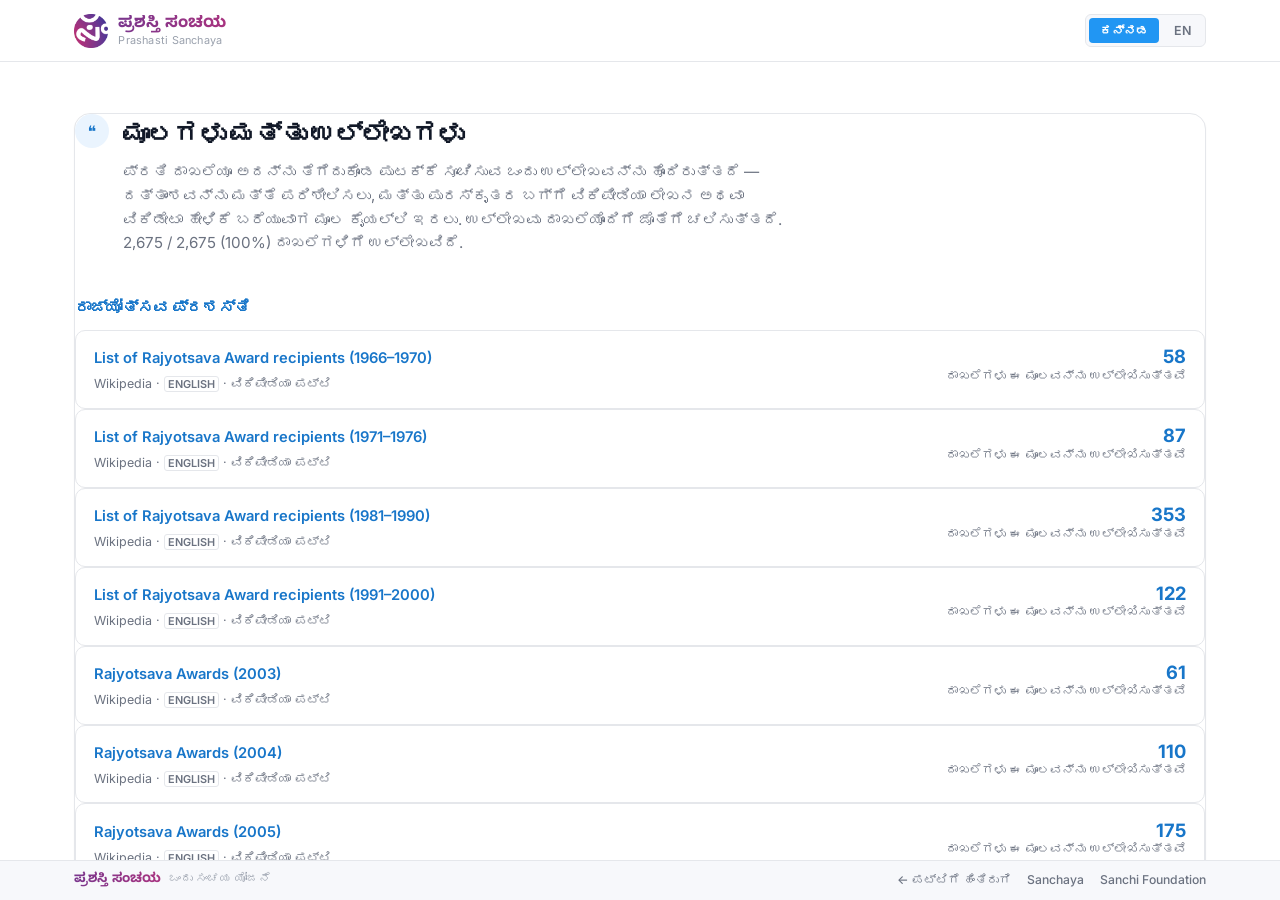
==== commit 5258b24a: "Add SEO scaffolding: meta tags, JSON-LD, robots.txt, sitemap.xml - index.html / sources.html: canoni" ====
--- a/sources.html
+++ b/sources.html
@@ -11,6 +11,17 @@
 <link rel="preconnect" href="https://fonts.gstatic.com" crossorigin>
 <link href="https://fonts.googleapis.com/css2?family=Inter:wght@400;500;600;700;800&family=IBM+Plex+Mono:wght@400;500&family=Noto+Sans+Kannada:wght@400;500;700&display=swap" rel="stylesheet">
 <link rel="stylesheet" href="css/style.css">
+<meta name="robots" content="index, follow">
+<link rel="canonical" href="https://prashasti.sanchaya.net/sources.html">
+<meta property="og:type" content="website">
+<meta property="og:site_name" content="Prashasti Sanchaya">
+<meta property="og:title" content="Sources &amp; citations — Prashasti Sanchaya">
+<meta property="og:description" content="Where every Prashasti Sanchaya record was sourced — Wikipedia pages, government lists, and news reports, with full citations.">
+<meta property="og:url" content="https://prashasti.sanchaya.net/sources.html">
+<meta property="og:image" content="https://prashasti.sanchaya.net/img/logo.png">
+<meta name="twitter:card" content="summary">
+<meta name="twitter:title" content="Sources &amp; citations — Prashasti Sanchaya">
+<meta name="twitter:description" content="Where every Prashasti Sanchaya record was sourced, with full citations.">
 </head>
 <body>
 
--- a/css/style.css
+++ b/css/style.css
@@ -303,7 +303,9 @@
   flex-wrap: wrap;
   gap: 0.8rem 1.6rem;
 }
-.award-head-bottom .controls{ flex: 1 1 320px; max-width: 640px; margin-top: 0; justify-content: flex-end; }
+.award-head-bottom .controls{ flex: 0 1 auto; margin-top: 0; justify-content: flex-end; }
+.award-head-search{ width: 100%; }
+.award-head-search input[type="search"]{ width: 100%; }
 
 /* ===== Award nav (grouped dropdown menu) ===== */
 .award-nav{
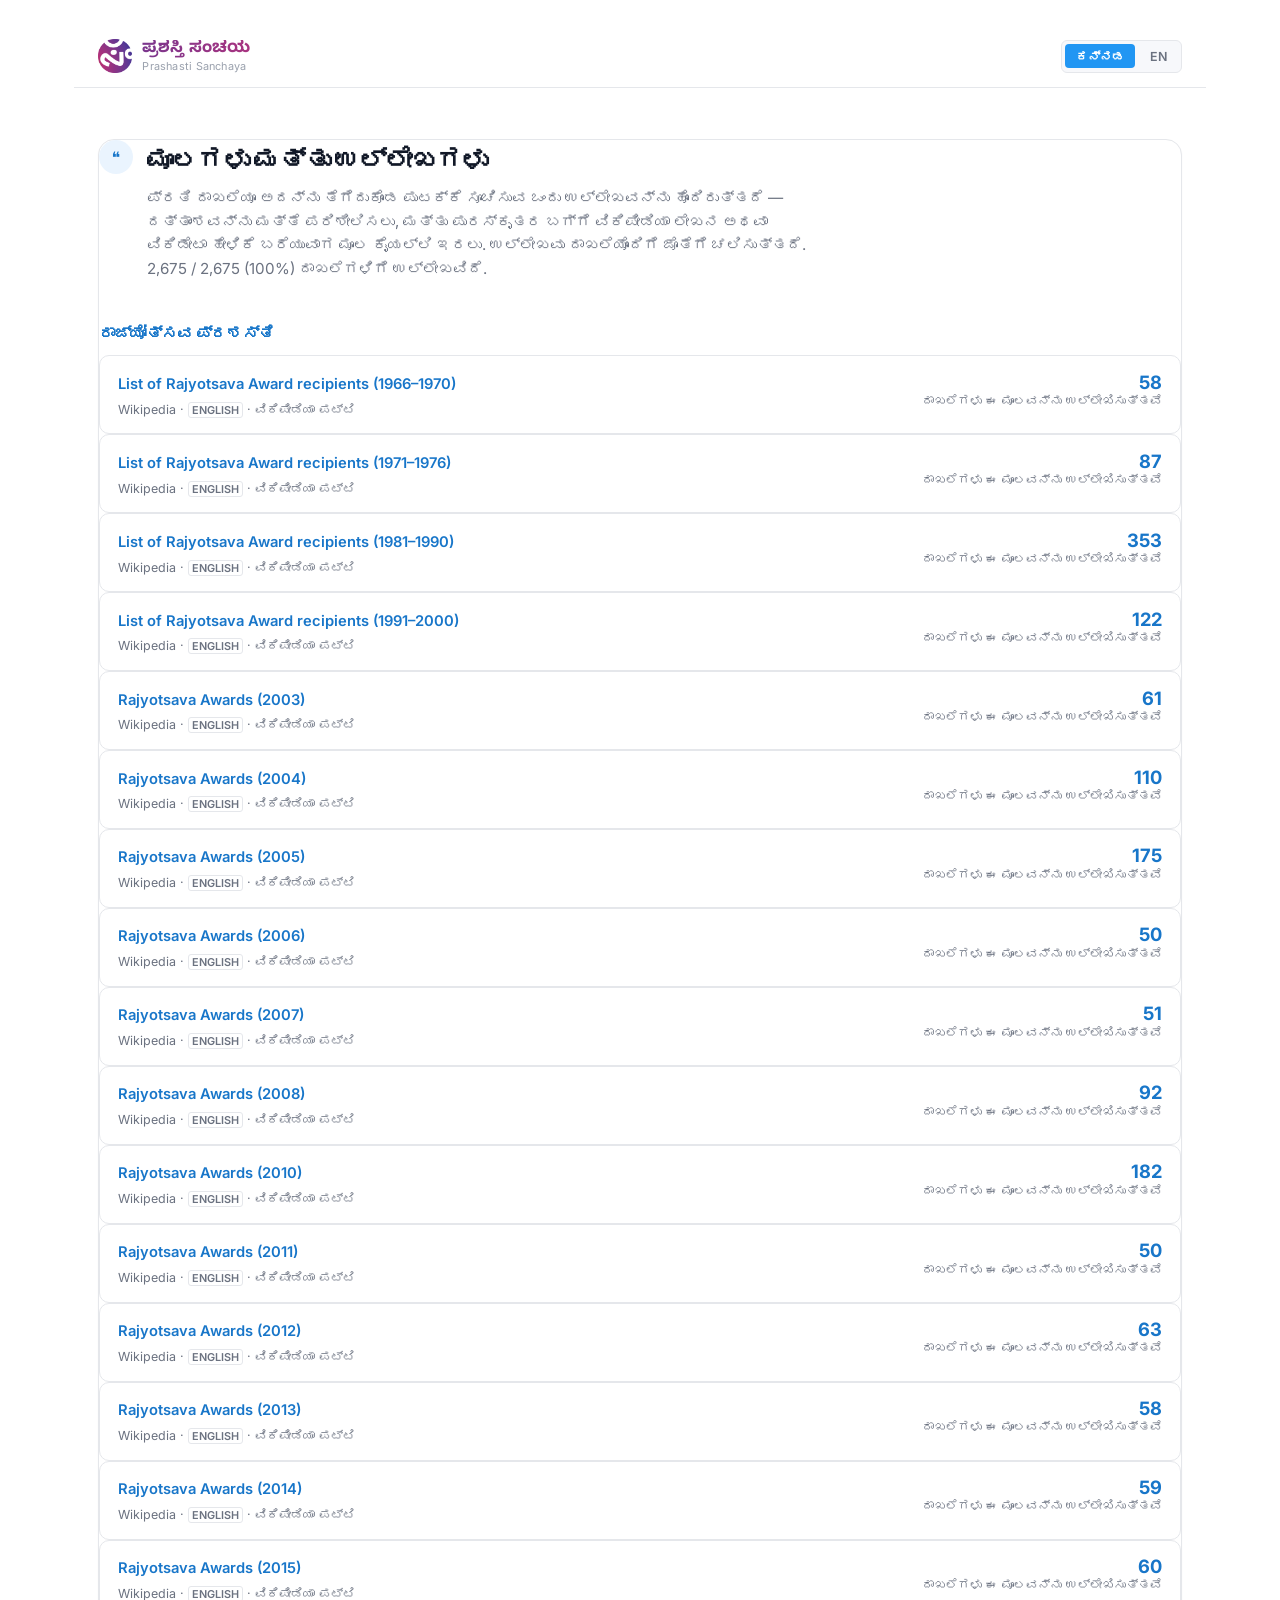
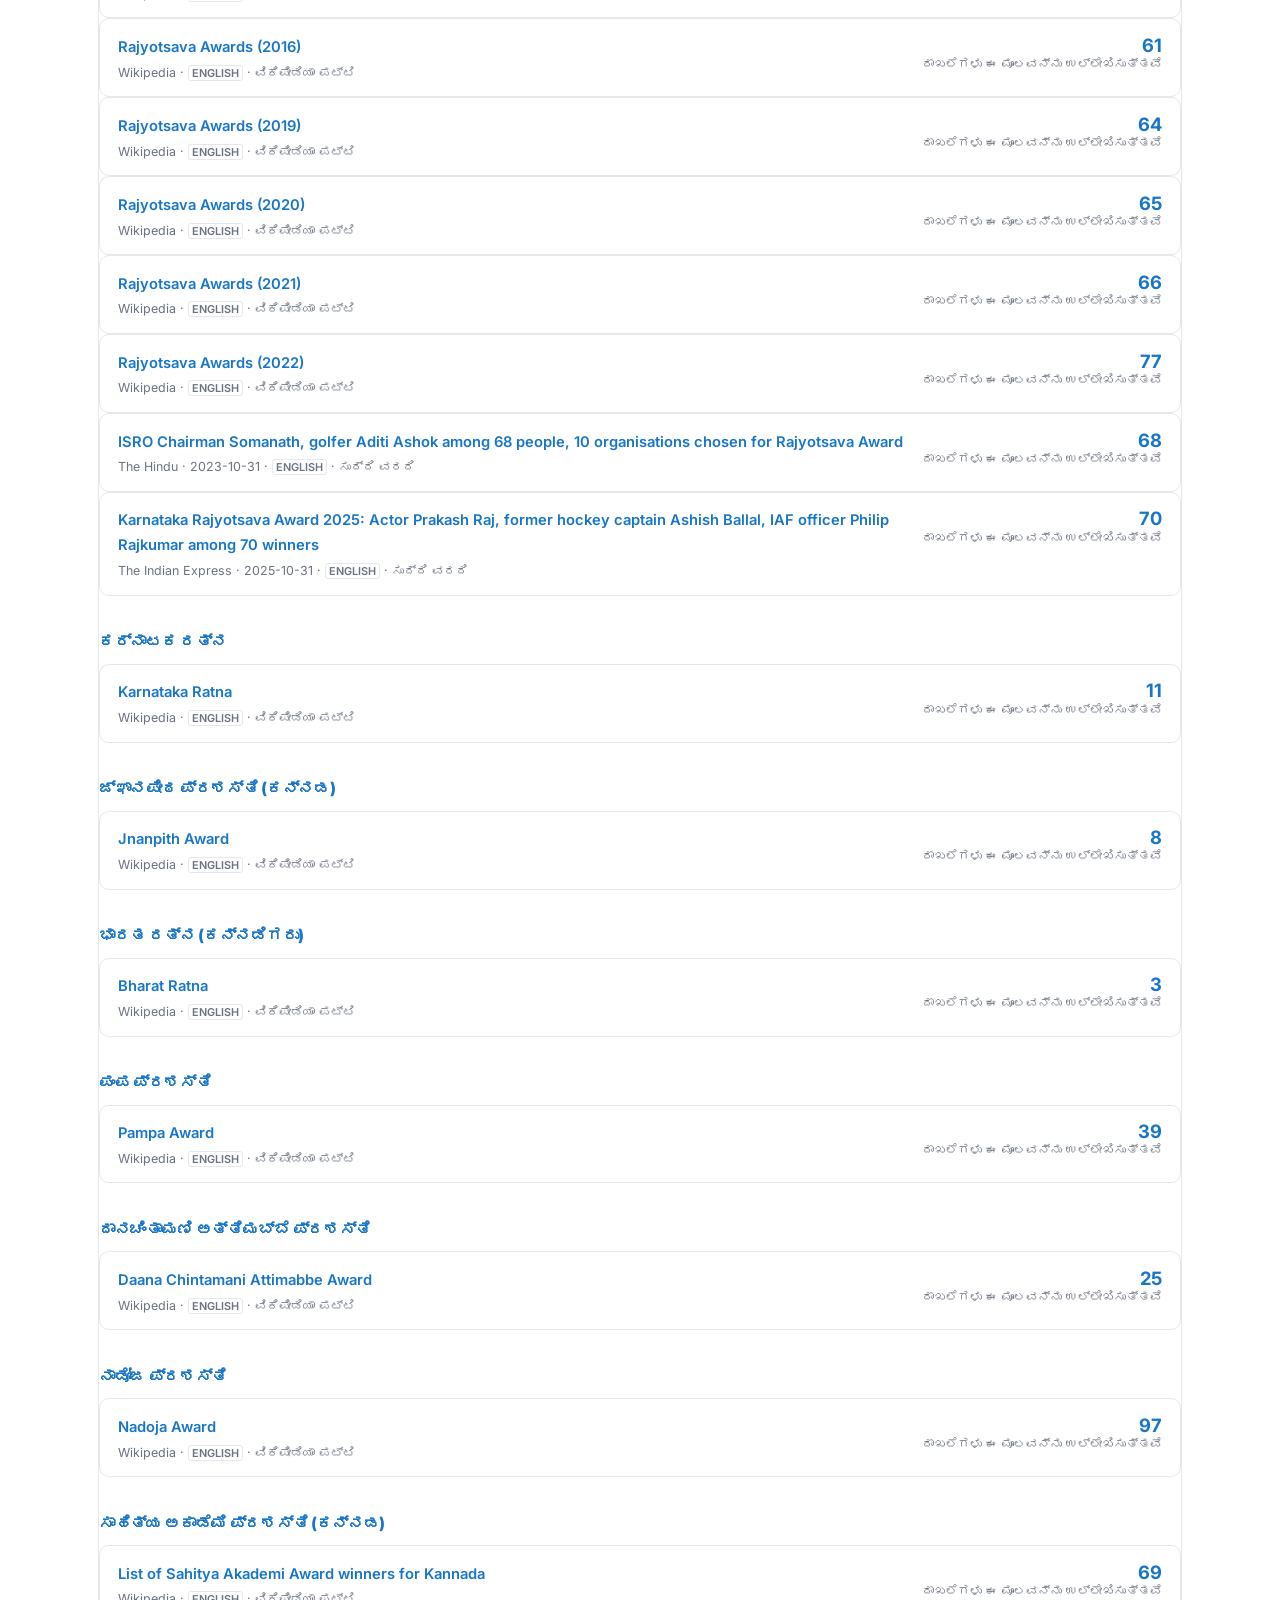
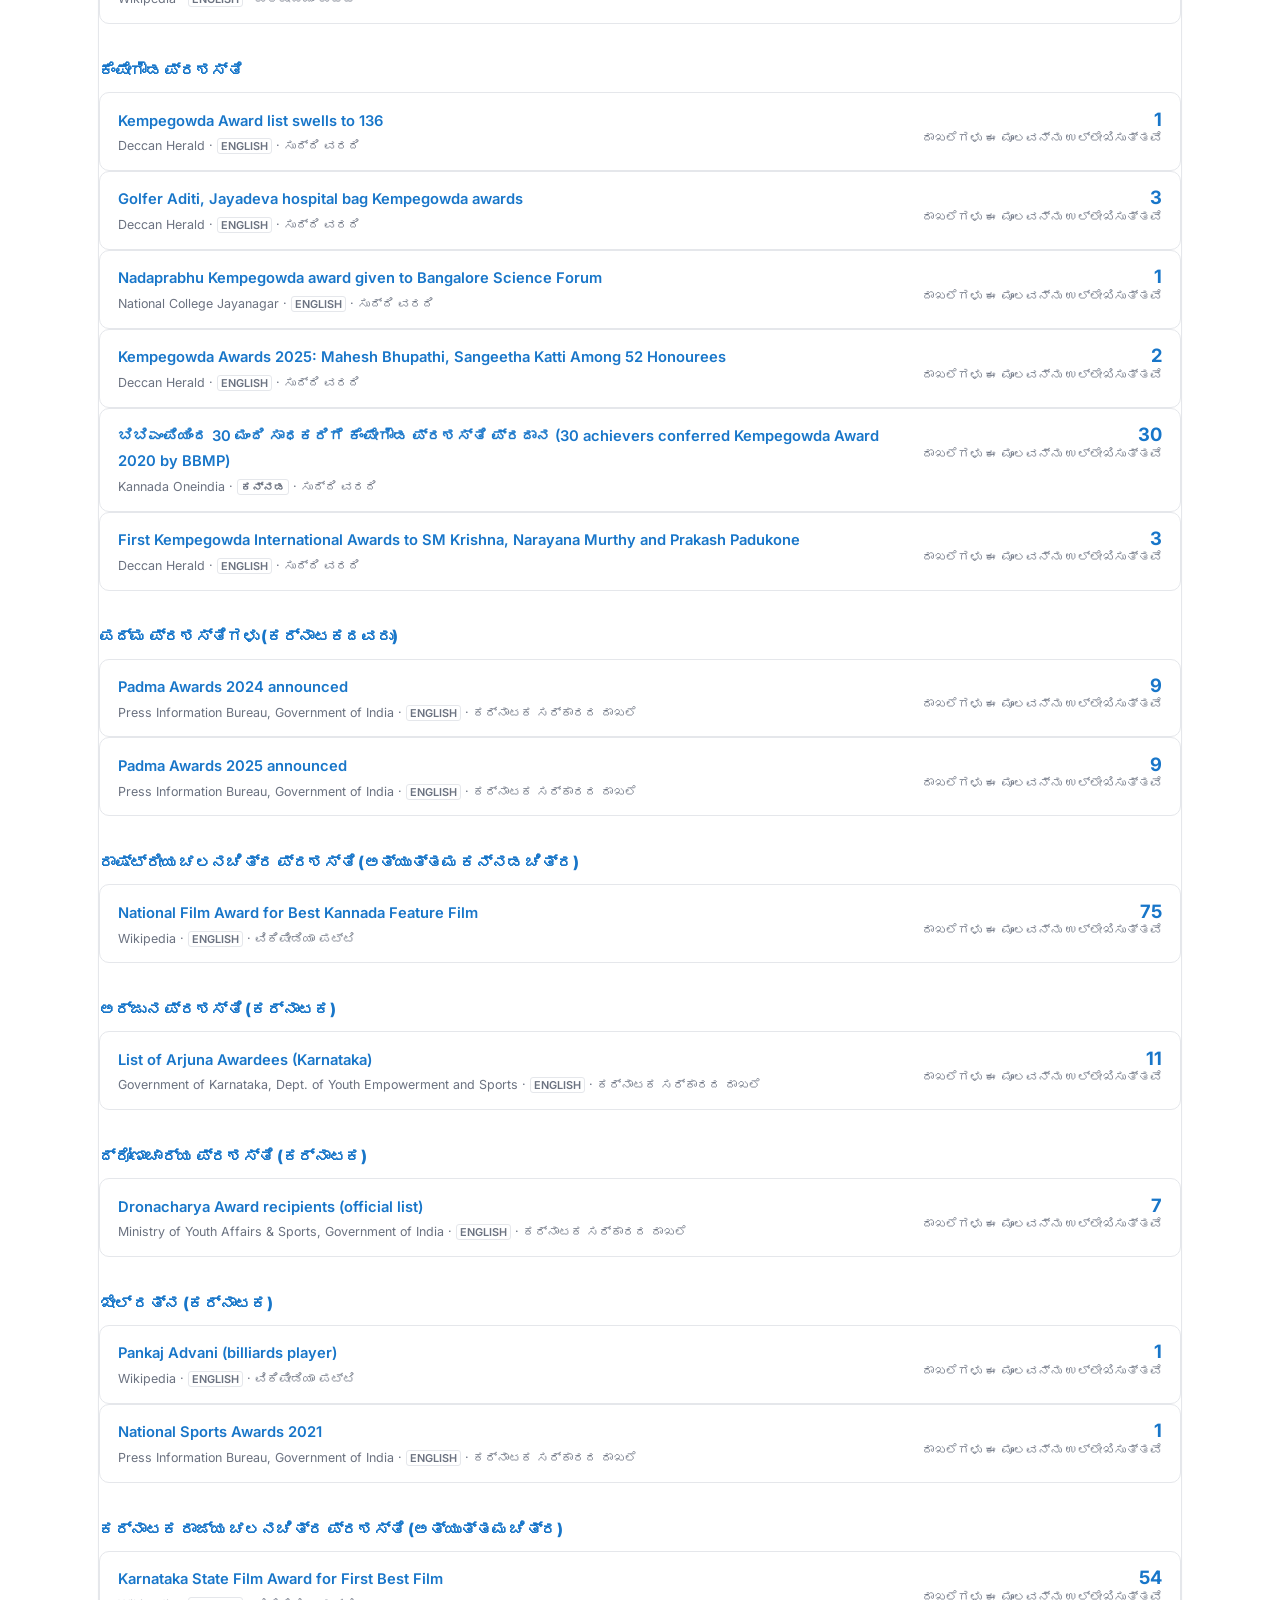
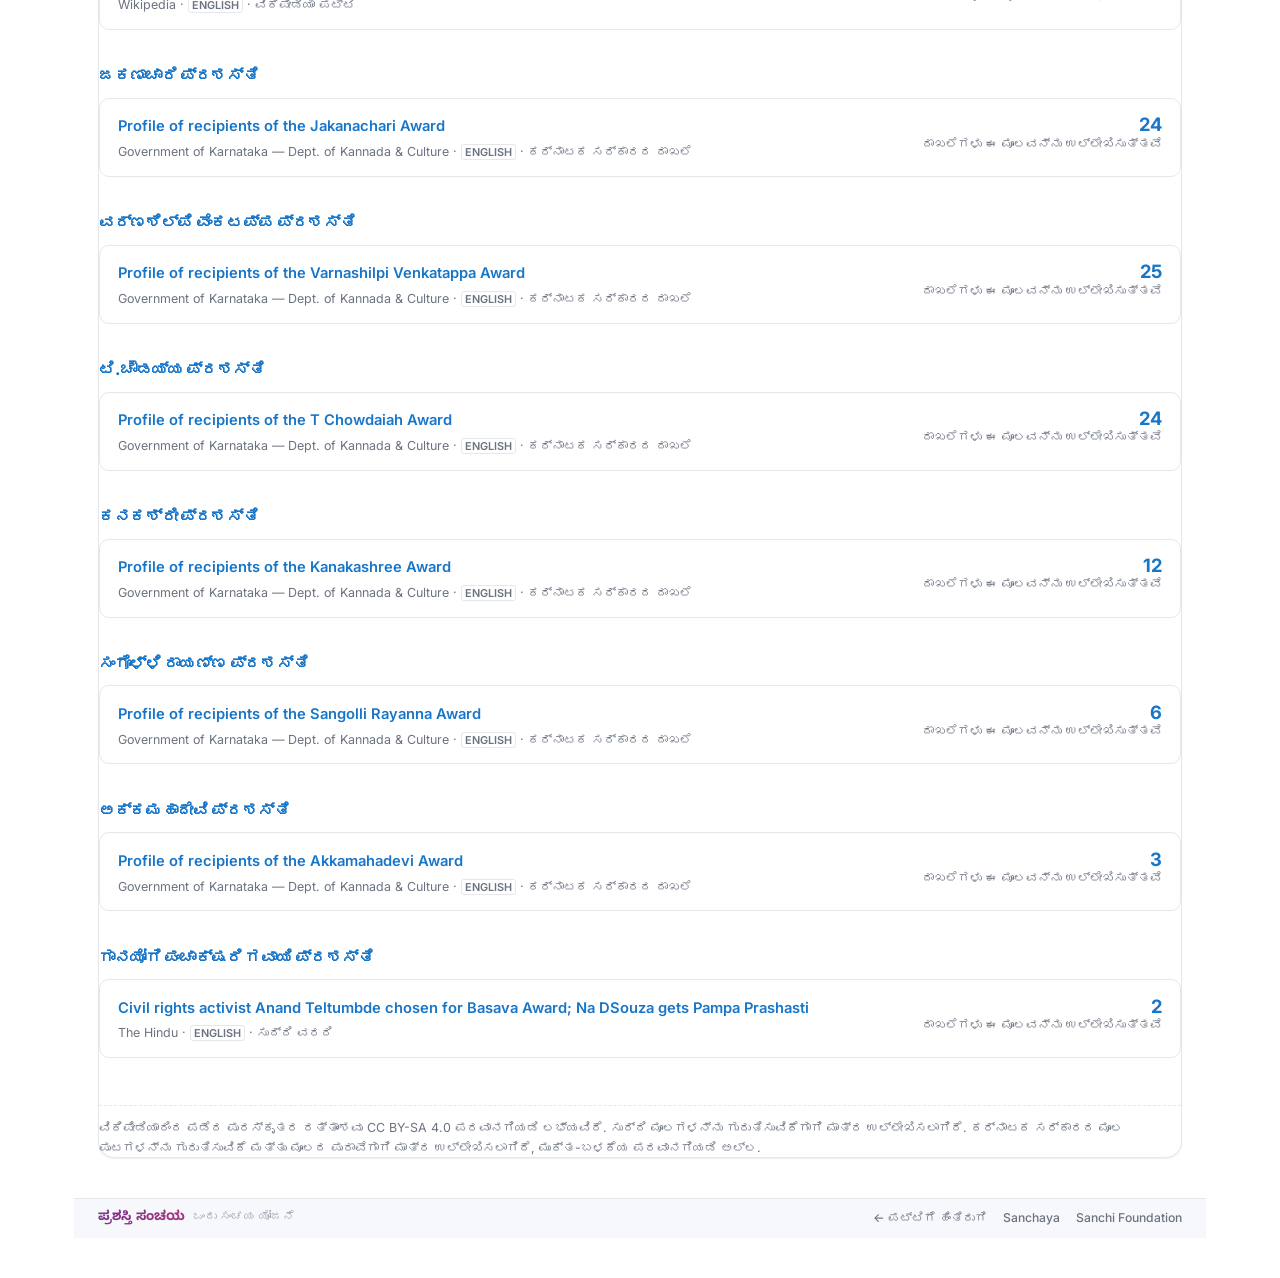
==== commit 52922b59: "Fix sources.html unable to scroll The atlas-mode CSS (added for the main index page's fixed-viewport" ====
--- a/sources.html
+++ b/sources.html
@@ -23,7 +23,7 @@
 <meta name="twitter:title" content="Sources &amp; citations — Prashasti Sanchaya">
 <meta name="twitter:description" content="Where every Prashasti Sanchaya record was sourced, with full citations.">
 </head>
-<body>
+<body class="sources-page">
 
 <nav class="topnav">
   <div class="topnav-inner">
--- a/css/style.css
+++ b/css/style.css
@@ -1213,7 +1213,7 @@
 @media (min-width: 1001px){
   html, body{ height: 100%; }
   body{ display: flex; flex-direction: column; overflow: hidden; }
-  body.admin-mode{ overflow: auto; height: auto; }
+  body.admin-mode, body.sources-page{ overflow: auto; height: auto; }
   body.admin-mode main{ display: block; flex: none; overflow: visible; }
 
   .topnav{ flex: 0 0 auto; }
@@ -1239,6 +1239,7 @@
   .stat-label{ font-size: 0.65rem; max-width: 11ch; }
 
   main{ flex: 1 1 auto; min-height: 0; display: flex; flex-direction: column; overflow: hidden; }
+  body.sources-page main{ display: block; flex: none; overflow: visible; }
   .home-grid{
     flex: 1 1 auto;
     min-height: 0;
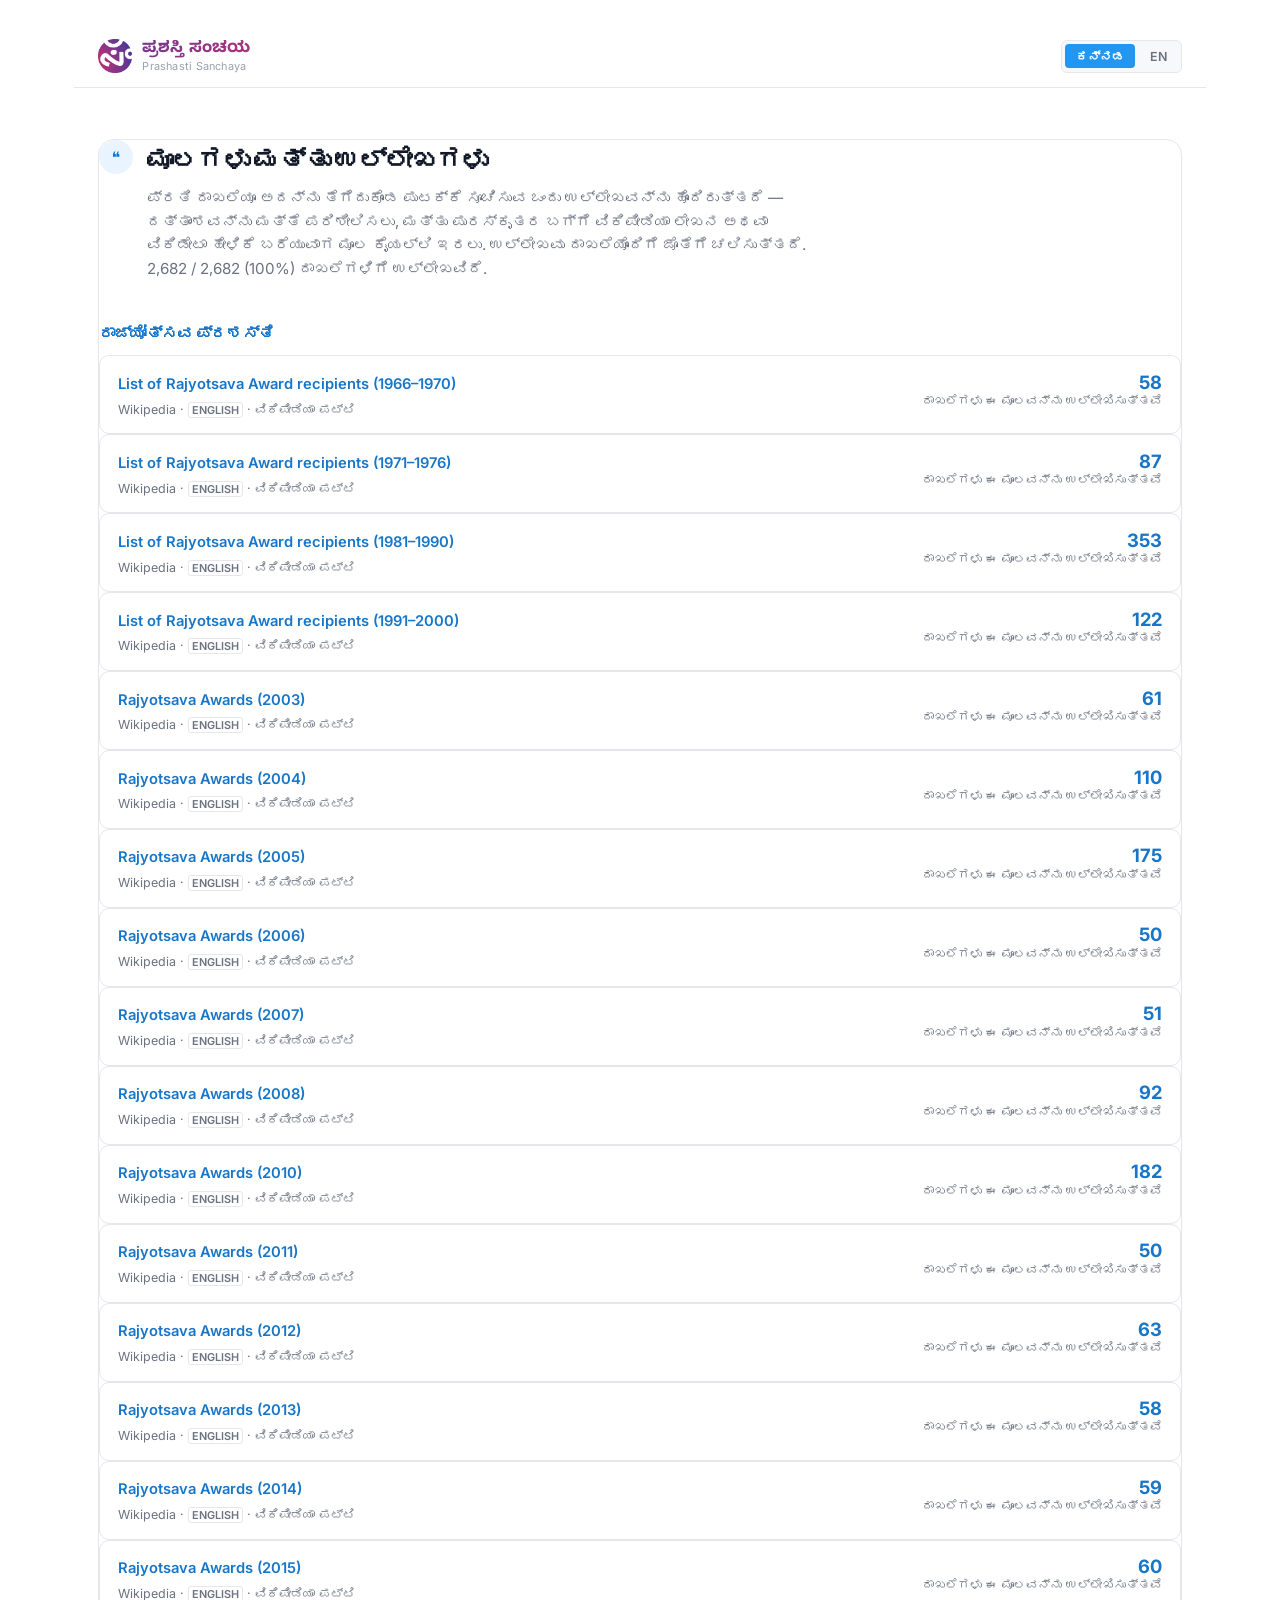
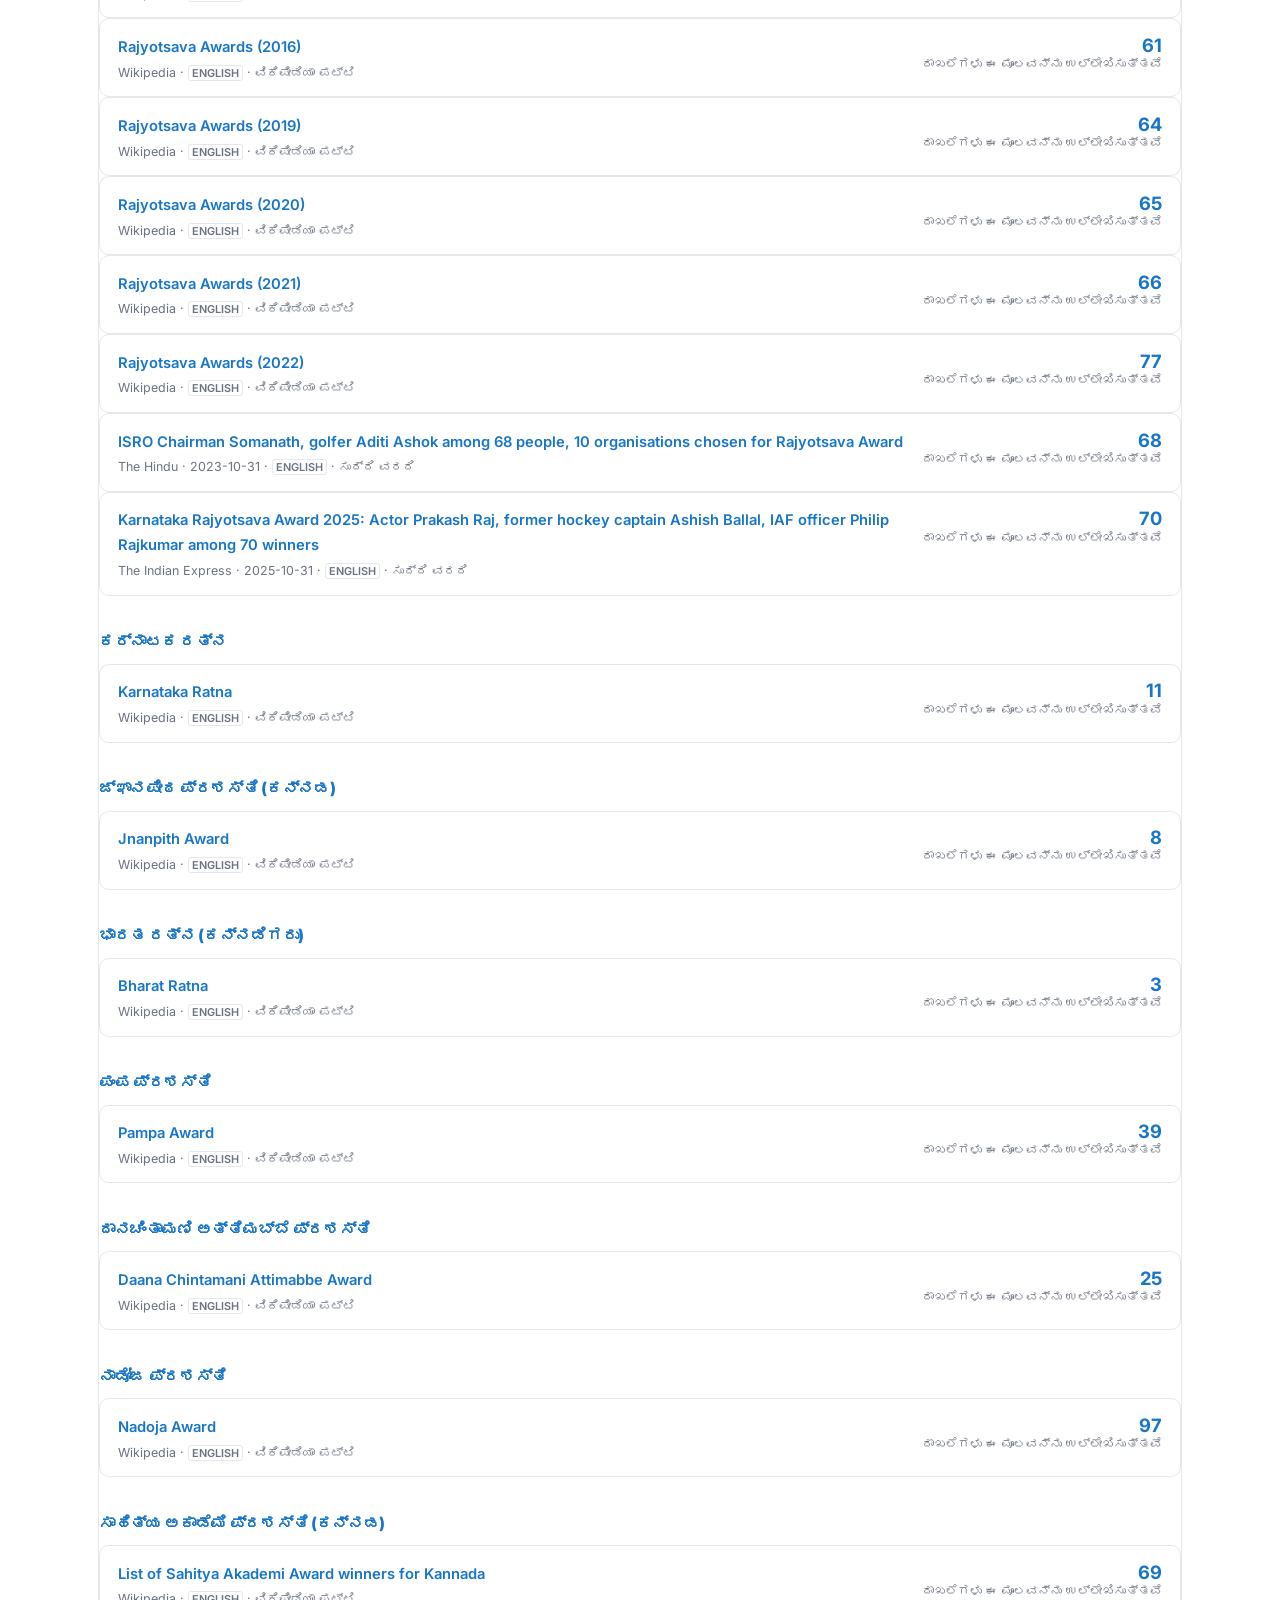
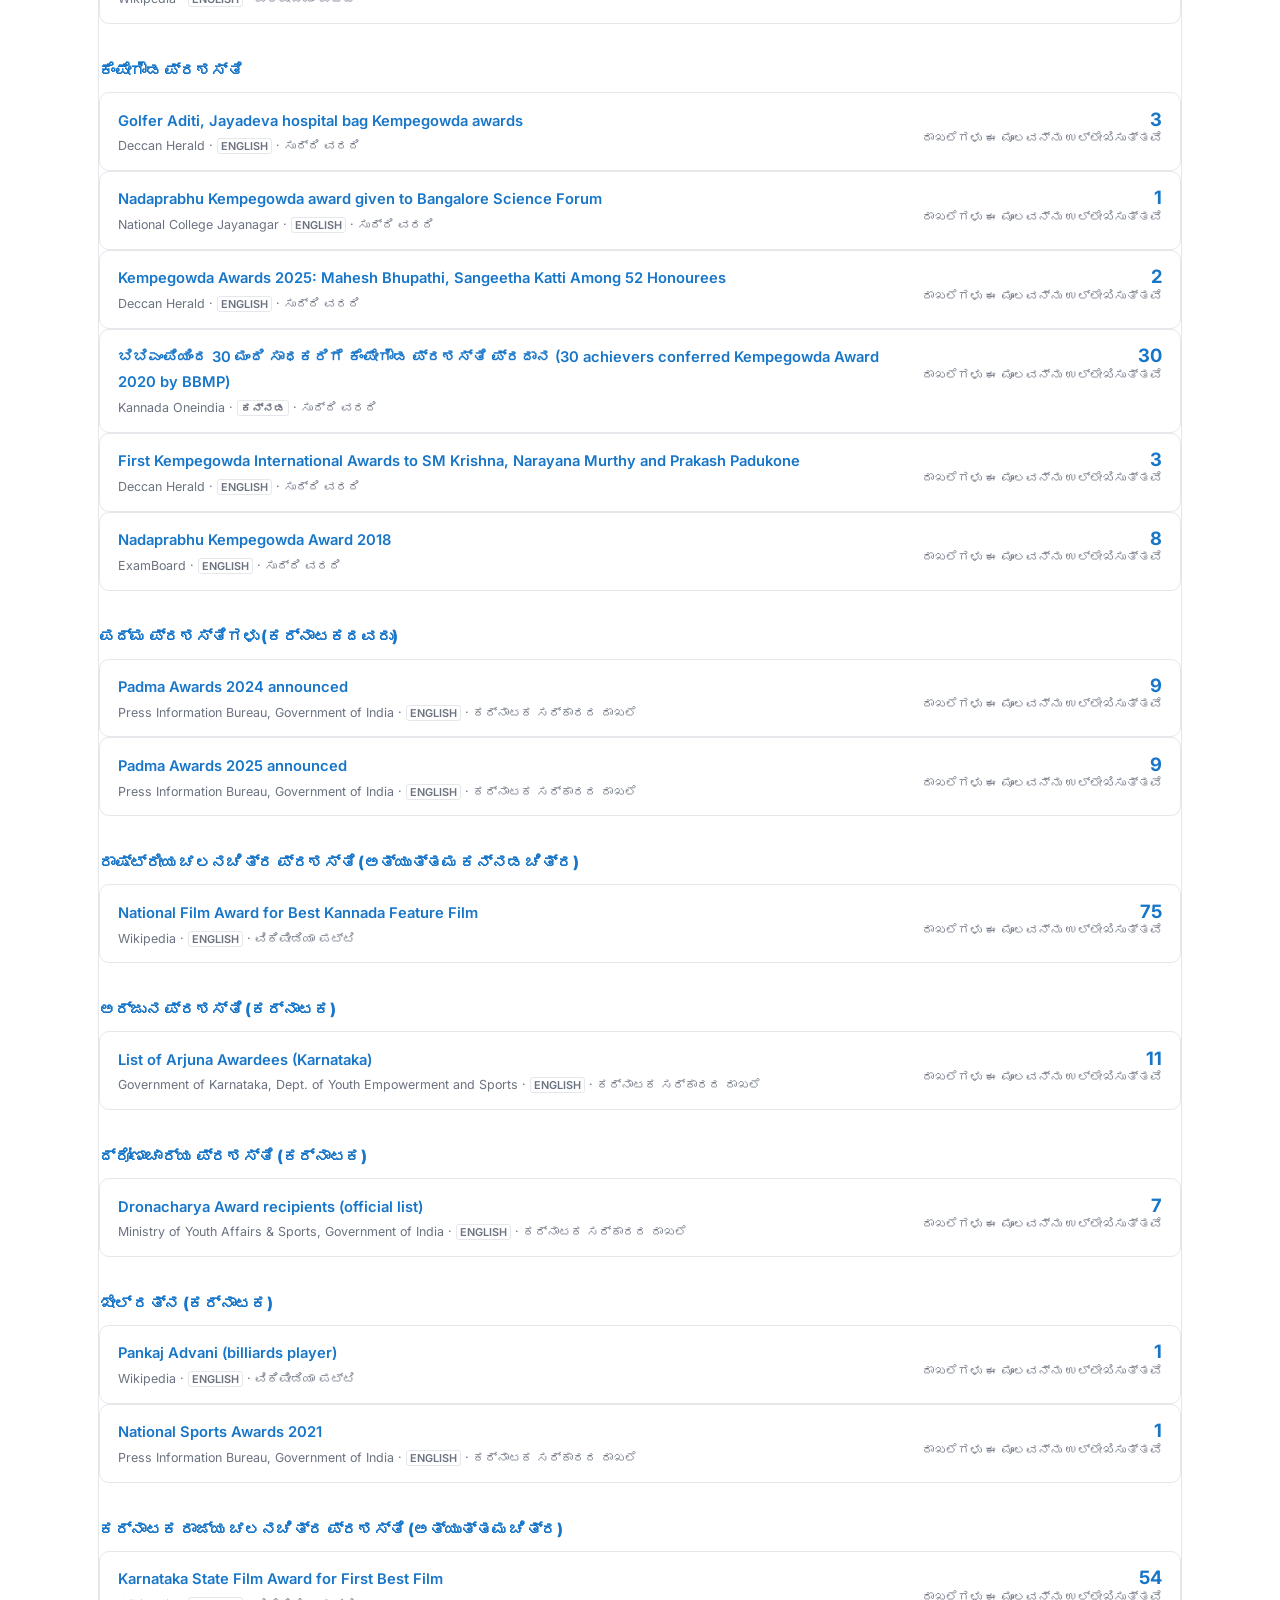
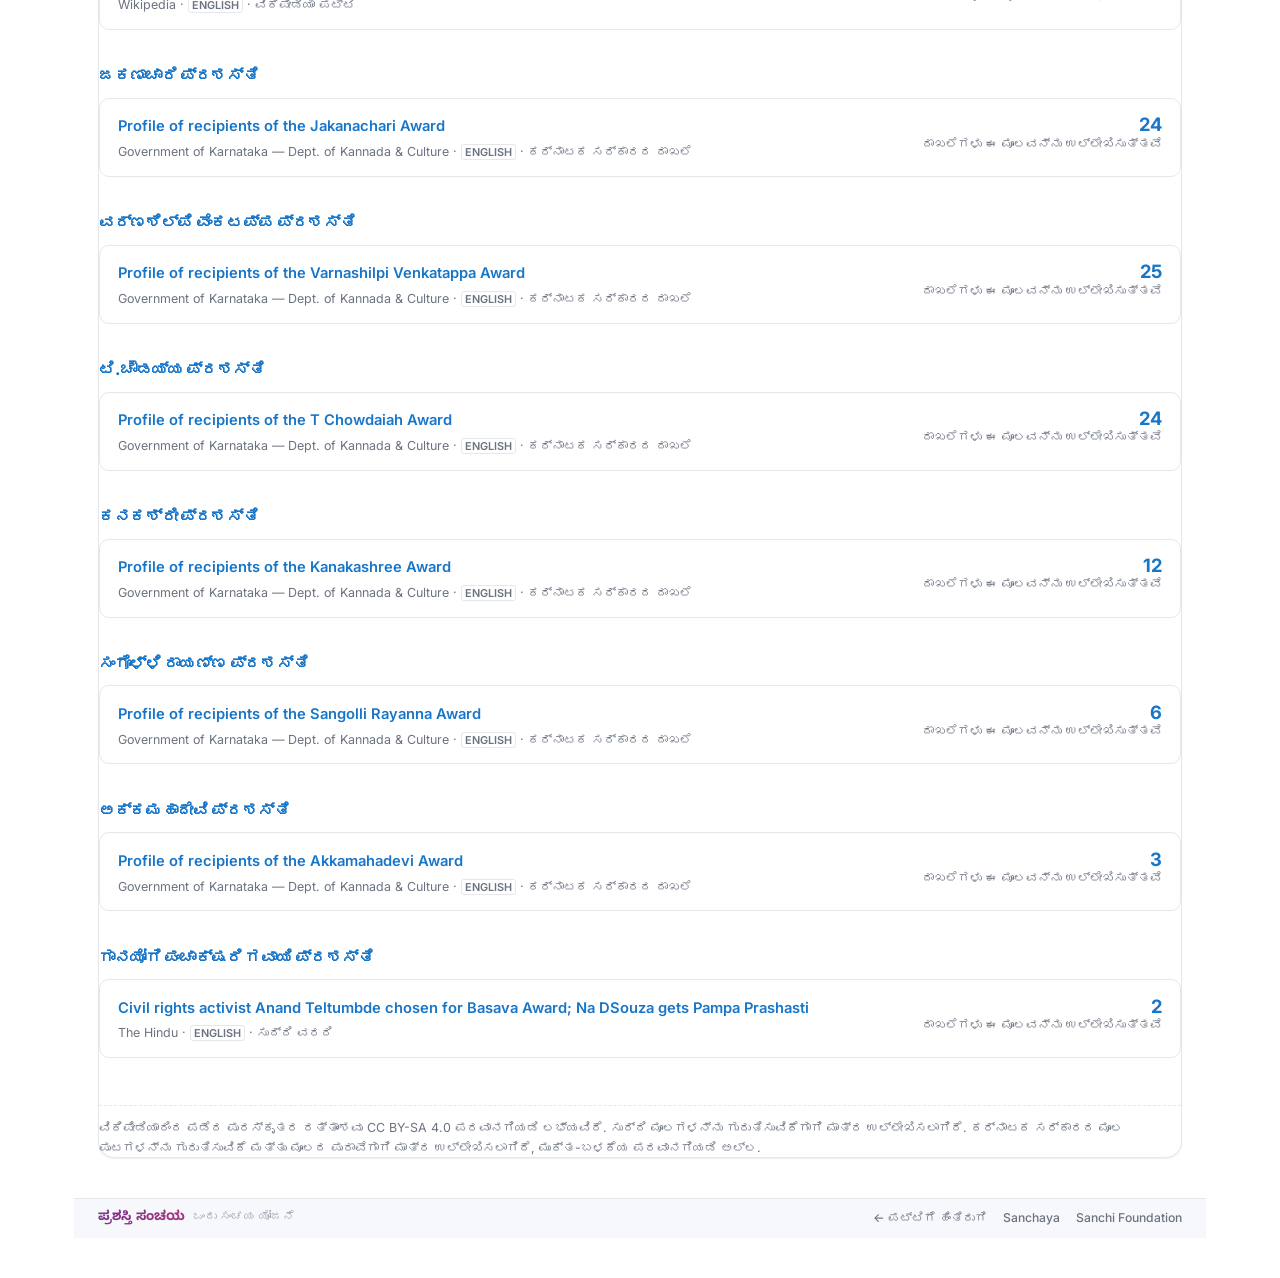
==== commit 7ccffbff: "Add PWA support: installable + offline via service worker - manifest.json: name/short_name/descripti" ====
--- a/sources.html
+++ b/sources.html
@@ -7,6 +7,9 @@
 <meta name="description" content="Where every Prashasti Sanchaya record was sourced — Wikipedia pages and news reports, with citations.">
 <link rel="icon" type="image/png" href="img/favicon-32x32.png">
 <link rel="icon" type="image/png" sizes="192x192" href="img/android-chrome-192x192.png">
+<link rel="apple-touch-icon" href="img/android-chrome-192x192.png">
+<link rel="manifest" href="manifest.json">
+<meta name="theme-color" content="#2196f3">
 <link rel="preconnect" href="https://fonts.googleapis.com">
 <link rel="preconnect" href="https://fonts.gstatic.com" crossorigin>
 <link href="https://fonts.googleapis.com/css2?family=Inter:wght@400;500;600;700;800&family=IBM+Plex+Mono:wght@400;500&family=Noto+Sans+Kannada:wght@400;500;700&display=swap" rel="stylesheet">
@@ -74,5 +77,12 @@
 
 <script src="js/i18n.js"></script>
 <script src="js/sources.js"></script>
+<script>
+if ('serviceWorker' in navigator) {
+  window.addEventListener('load', () => {
+    navigator.serviceWorker.register('sw.js').catch(() => {});
+  });
+}
+</script>
 </body>
 </html>
--- a/css/style.css
+++ b/css/style.css
@@ -1312,9 +1312,79 @@
   .hero-search{ flex-direction: column; }
   .wp-preview-head{ flex-direction: column; align-items: flex-start; }
   #map-legend{ left: 0.6rem; bottom: 0.6rem; }
-  #karnataka-map{ height: 420px; }
   .home-grid{ padding-top: 1.4rem; }
   .award-head{ padding-top: 1.4rem; }
+}
+
+/* ===== Touch / tablet+mobile (everything below the desktop "atlas mode"
+   breakpoint at 1001px) — sized for fingers, not cursors, and hardened
+   against the horizontal-overflow and off-screen-dropdown bugs that a
+   cursor-first layout doesn't surface. ===== */
+@media (max-width: 1000px){
+  html, body{ overflow-x: hidden; max-width: 100%; }
+  img{ max-width: 100%; }
+
+  /* iOS Safari zooms the whole page in on focus if an input's font-size
+     is under 16px — bump these two up to just clear that threshold. */
+  input[type="search"], select{ font-size: 1rem; }
+
+  /* Minimum comfortable tap target (~44px) on every control a finger
+     has to hit, without touching the tighter desktop sizing. */
+  .award-nav-item,
+  .view-tab,
+  .lang-btn,
+  .btn-ghost,
+  .btn-primary,
+  input[type="search"],
+  select,
+  #clear-filters,
+  #load-more{
+    min-height: 44px;
+  }
+  .field-pill{ min-height: 40px; padding-top: 0.55em; padding-bottom: 0.55em; }
+  .award-nav-dropdown .award-nav-item{ min-height: 44px; }
+  .lang-switch{ min-height: 44px; }
+
+  /* The award-nav dropdown is positioned relative to its trigger pill
+     on desktop (left: 0, anchored under the button). On a narrow phone
+     a pill near the right edge of the row (e.g. the last group, "City")
+     pushes that dropdown off the right edge of the viewport. Detach it
+     from the trigger entirely and dock it as a centered sheet instead —
+     safe at any trigger position, any viewport width. */
+  .award-nav-group{ position: static; }
+  .award-nav-dropdown{
+    position: fixed;
+    left: 0.75rem;
+    right: 0.75rem;
+    top: 50%;
+    transform: translateY(-50%);
+    width: auto;
+    min-width: 0;
+    max-width: none;
+    max-height: 70vh;
+  }
+
+  /* Tablet-range map height (phones get the 420px fixed value below,
+     720px query) — scale with viewport instead of a single fixed value
+     so an iPad-portrait-width browser window isn't stuck with a
+     desktop-sized 560px map inside a much shorter viewport. */
+  #karnataka-map{ height: min(55vh, 500px); }
+
+  .field-explorer{ -webkit-overflow-scrolling: touch; }
+  .recipient-list{ -webkit-overflow-scrolling: touch; }
+  .award-nav-dropdown{ -webkit-overflow-scrolling: touch; }
+
+  .r-name{ word-break: break-word; }
+}
+
+@media (max-width: 480px){
+  .stat-row{ gap: 0.7rem 1.2rem; }
+  .stat-num{ font-size: 1.3rem; }
+  .stat-label{ font-size: 0.72rem; max-width: 10ch; }
+  .award-head-search input[type="search"]{ padding: 0.7rem 1rem; }
+  #karnataka-map{ height: 340px; }
+  .topnav-inner{ flex-wrap: wrap; row-gap: 0.5rem; }
+  .topnav-right{ gap: 0.4rem; }
 }
 
 @media (prefers-reduced-motion: reduce){
